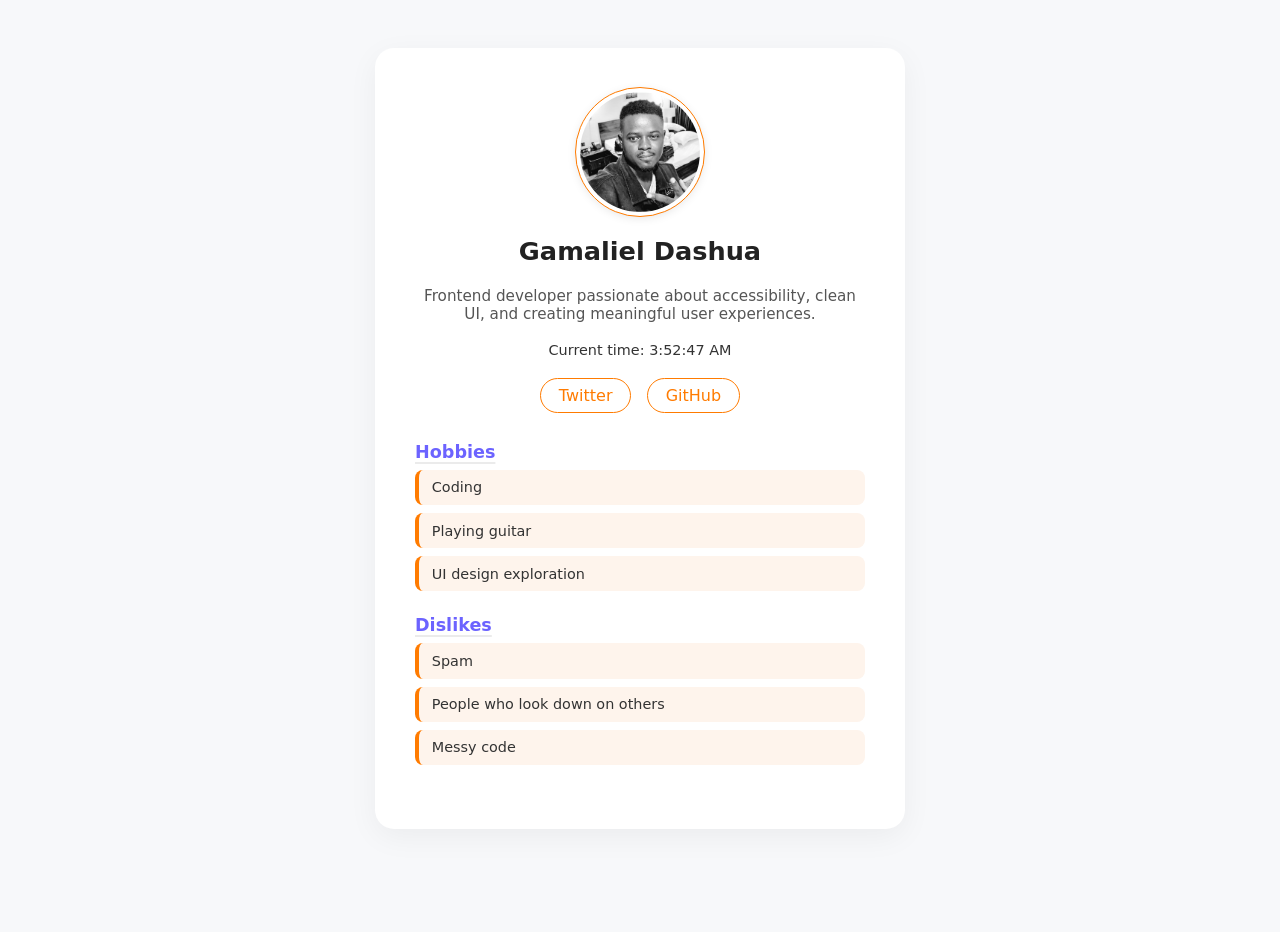
==== profile-card/index.html @ f1df397d "feat: Added my profile card" ====
<!DOCTYPE html>
<html lang="en">
  <head>
    <meta charset="UTF-8" />
    <meta name="viewport" content="width=device-width, initial-scale=1.0" />
    <title>Profile Card</title>
    <link rel="stylesheet" href="style.css" />
  </head>
  <body>
    <main class="profile-container" data-testid="profile-container">
      <section class="profile-card" data-testid="profile-card">
        <img
          src="avatar.png"
          alt="Profile avatar"
          class="avatar"
          data-testid="avatar"
        />
        <h1 data-testid="name">Gamaliel Dashua</h1>
        <p class="bio" data-testid="bio">
          Frontend developer passionate about accessibility, clean UI, and
          creating meaningful user experiences.
        </p>

        <p class="time" data-testid="time">
          Current time: <span id="current-time">--:--:--</span>
        </p>

        <div class="social-links">
          <a
            href="#"
            target="_blank"
            rel="noopener noreferrer"
            data-testid="twitter-link"
            >Twitter</a
          >
          <a
            href="#"
            target="_blank"
            rel="noopener noreferrer"
            data-testid="github-link"
            >GitHub</a
          >
        </div>

        <div class="section">
          <h2>Hobbies</h2>
          <ul data-testid="hobbies-list">
            <li>Coding</li>
            <li>Playing guitar</li>
            <li>UI design exploration</li>
          </ul>
        </div>

        <div class="section">
          <h2>Dislikes</h2>
          <ul data-testid="dislikes-list">
            <li>Spam</li>
            <li>People who look down on others</li>
            <li>Messy code</li>
          </ul>
        </div>
      </section>
    </main>

    <script>
      function updateTime() {
        const timeEl = document.getElementById("current-time");
        const now = new Date();
        timeEl.textContent = now.toLocaleTimeString();
      }
      updateTime();
      setInterval(updateTime, 1000);
    </script>
  </body>
</html>
---- profile-card/style.css ----
body {
  margin: 0;
  font-family: system-ui, -apple-system, sans-serif;
  background-color: #f7f8fa;
  display: flex;
  justify-content: center;
  align-items: flex-start;
  min-height: 100vh;
  padding-top: 2rem;
}

.profile-card {
  background: #fff;
  margin-top: 1rem;
  padding: 2.5rem;
  border-radius: 1.2rem;
  box-shadow: 0 8px 30px rgba(0, 0, 0, 0.05);
  text-align: center;
  max-width: 450px;
  width: 100%;
}

.avatar {
  width: 120px;
  height: 120px;
  border-radius: 50%;
  object-fit: cover;
  border: 4px solid #fff;
  box-shadow: 0 2px 10px rgba(0, 0, 0, 0.1);
  outline: 1px solid #ff7b00;
}

h1 {
  margin-top: 1rem;
  font-size: 1.6rem;
  color: #222;
}

.bio {
  color: #555;
  font-size: 0.95rem;
  margin-top: 0.5rem;
}

.time {
  font-size: 0.9rem;
  color: #333;
  margin: 1.2rem 0;
}

/* Social Links */
.social-links {
  display: flex;
  justify-content: center;
  gap: 1rem;
  margin-bottom: 1.8rem;
}

.social-links a {
  text-decoration: none;
  border: 1.5px solid #ff7b00;
  color: #ff7b00;
  border-radius: 50px;
  padding: 0.45rem 1.1rem;
  font-weight: 500;
  transition: background 0.3s, color 0.3s, border-color 0.3s;
}

.social-links a:hover {
  background-color: #ff7b00;
  color: #fff;
  border-color: #ff7b00;
  box-shadow: 0 0 10px rgba(255, 123, 0, 0.4);
}

.section {
  text-align: left;
  margin-bottom: 1.5rem;
}

.section h2 {
  font-size: 1.1rem;
  margin-bottom: 0.5rem;
  text-decoration: underline 2px rgba(0, 0, 0, 0.08);
  text-underline-offset: 4px;
  color: #6c63ff;
}

.section ul {
  list-style: none;
  padding: 0;
  margin: 0;
}

.section li {
  background: #fef4ec;
  border-left: 4px solid #ff7b00;
  border-radius: 0.5rem;
  padding: 0.6rem 0.8rem;
  margin-bottom: 0.5rem;
  font-size: 0.9rem;
  color: #333;
}

.section li:hover {
  background: #f1edff;
  border-left-color: #6c63ff;
  transition: all 0.25s ease;
}

/* media queries */
@media (max-width: 600px) {
  body {
    padding-top: 2rem;
    padding-bottom: 1.5rem;
  }

  .profile-card {
    padding: 1.8rem;
  }

  .avatar {
    width: 90px;
    height: 90px;
  }
}
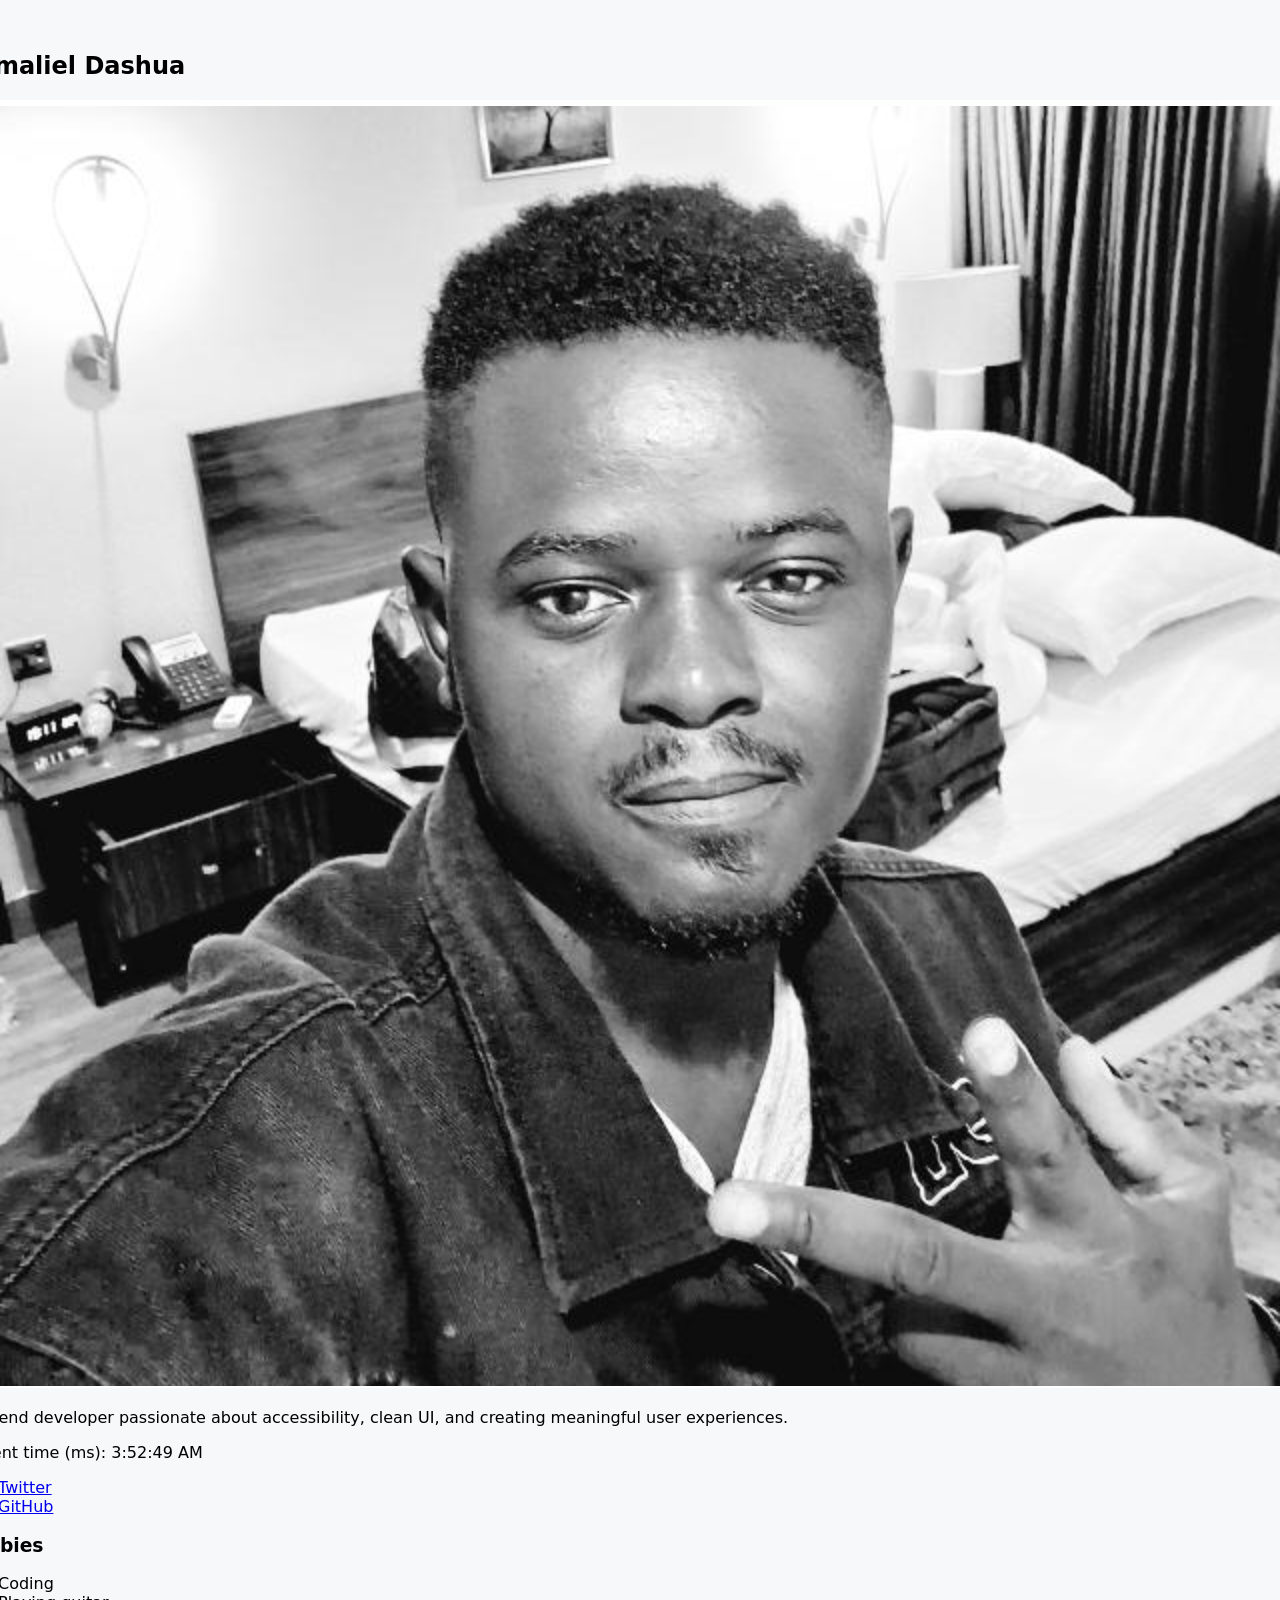
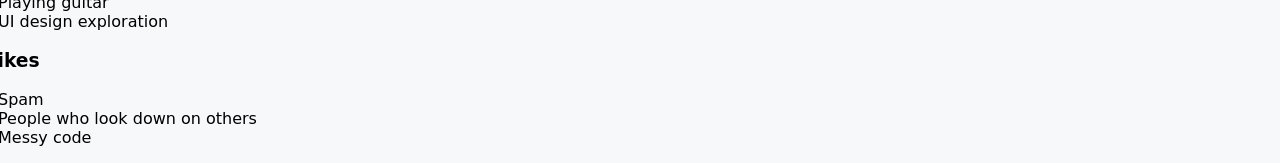
==== commit 238282fa: "fix: Added Dataa ids" ====
--- a/profile-card/index.html
+++ b/profile-card/index.html
@@ -3,73 +3,77 @@
   <head>
     <meta charset="UTF-8" />
     <meta name="viewport" content="width=device-width, initial-scale=1.0" />
-    <title>Profile Card</title>
+    <title>Gamaliel Dashua | Profile Card</title>
     <link rel="stylesheet" href="style.css" />
   </head>
   <body>
-    <main class="profile-container" data-testid="profile-container">
-      <section class="profile-card" data-testid="profile-card">
+    <article data-testid="test-profile-card">
+      <header>
+        <h2 data-testid="test-user-name">Gamaliel Dashua</h2>
+      </header>
+
+      <figure>
         <img
           src="avatar.png"
-          alt="Profile avatar"
-          class="avatar"
-          data-testid="avatar"
+          alt="Profile photo of Gamaliel Dashua"
+          data-testid="test-user-avatar"
         />
-        <h1 data-testid="name">Gamaliel Dashua</h1>
-        <p class="bio" data-testid="bio">
-          Frontend developer passionate about accessibility, clean UI, and
-          creating meaningful user experiences.
-        </p>
+      </figure>
 
-        <p class="time" data-testid="time">
-          Current time: <span id="current-time">--:--:--</span>
-        </p>
+      <p data-testid="test-user-bio">
+        Frontend developer passionate about accessibility, clean UI, and
+        creating meaningful user experiences.
+      </p>
 
-        <div class="social-links">
-          <a
-            href="#"
-            target="_blank"
-            rel="noopener noreferrer"
-            data-testid="twitter-link"
-            >Twitter</a
-          >
-          <a
-            href="#"
-            target="_blank"
-            rel="noopener noreferrer"
-            data-testid="github-link"
-            >GitHub</a
-          >
-        </div>
+      <p>
+        Current time (ms):
+        <span data-testid="test-user-time" id="current-time"></span>
+      </p>
 
-        <div class="section">
-          <h2>Hobbies</h2>
-          <ul data-testid="hobbies-list">
-            <li>Coding</li>
-            <li>Playing guitar</li>
-            <li>UI design exploration</li>
-          </ul>
-        </div>
+      <nav data-testid="test-user-social-links">
+        <ul>
+          <li>
+            <a
+              href="https://twitter.com/"
+              target="_blank"
+              rel="noopener noreferrer"
+              data-testid="test-user-social-twitter"
+              >Twitter</a
+            >
+          </li>
+          <li>
+            <a
+              href="https://github.com/"
+              target="_blank"
+              rel="noopener noreferrer"
+              data-testid="test-user-social-github"
+              >GitHub</a
+            >
+          </li>
+        </ul>
+      </nav>
 
-        <div class="section">
-          <h2>Dislikes</h2>
-          <ul data-testid="dislikes-list">
-            <li>Spam</li>
-            <li>People who look down on others</li>
-            <li>Messy code</li>
-          </ul>
-        </div>
+      <section data-testid="test-user-hobbies">
+        <h3>Hobbies</h3>
+        <ul>
+          <li>Coding</li>
+          <li>Playing guitar</li>
+          <li>UI design exploration</li>
+        </ul>
       </section>
-    </main>
 
-    <script>
-      function updateTime() {
-        const timeEl = document.getElementById("current-time");
-        const now = new Date();
-        timeEl.textContent = now.toLocaleTimeString();
-      }
-      updateTime();
-      setInterval(updateTime, 1000);
-    </script>
+      <section data-testid="test-user-dislikes">
+        <h3>Dislikes</h3>
+        <ul>
+          <li>Spam</li>
+          <li>People who look down on others</li>
+          <li>Messy code</li>
+        </ul>
+      </section>
+    </article>
+
+    <!-- Scripts -->
+    <script src="script.js"></script>
+    <script src="tests.js"></script>
   </body>
 </html>
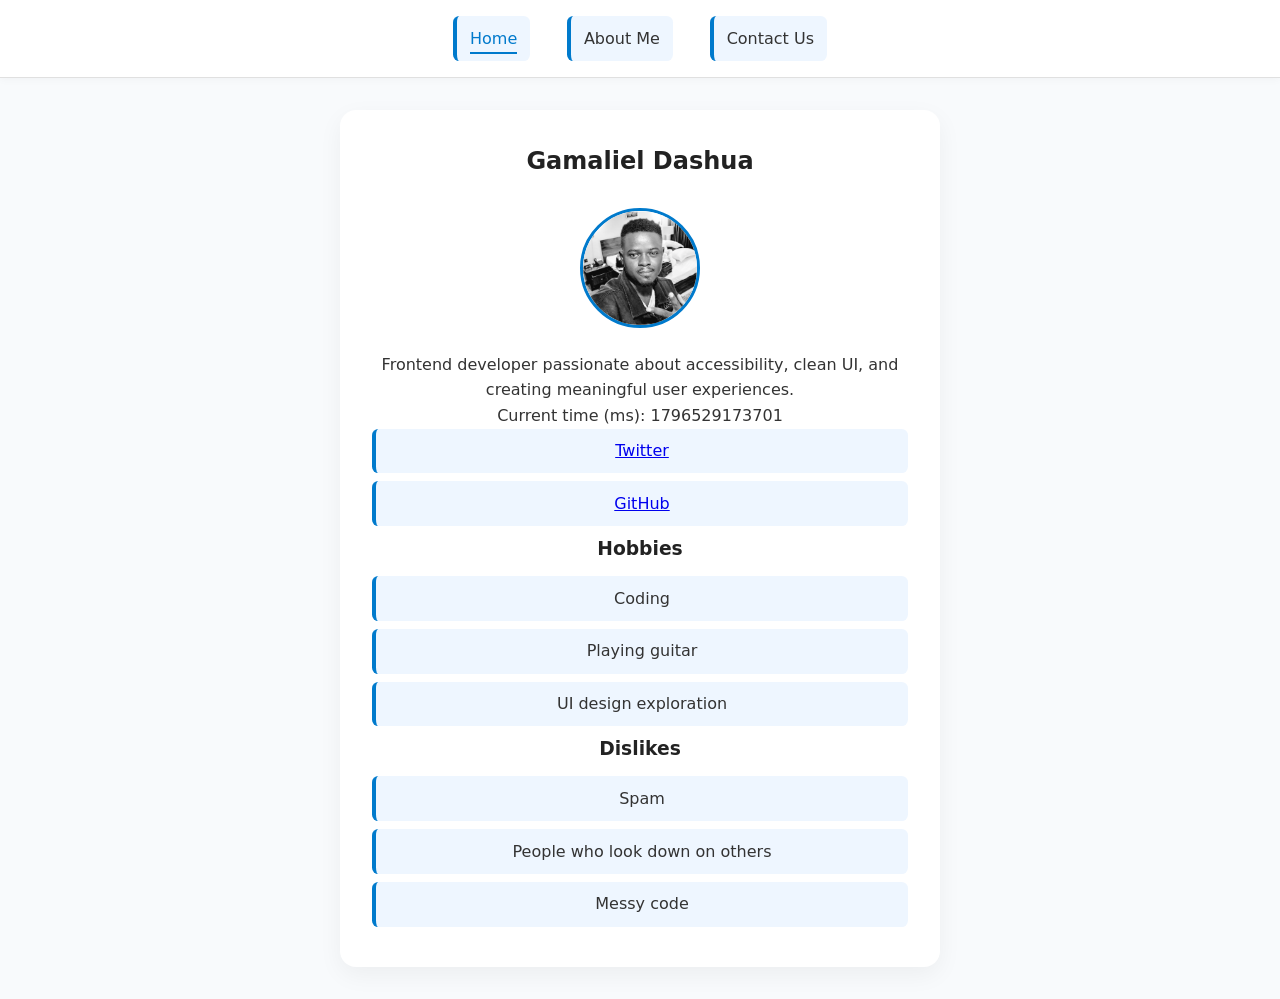
==== commit f1de24bd: "feat:  add contact and about page" ====
--- a/profile-card/index.html
+++ b/profile-card/index.html
@@ -7,73 +7,83 @@
     <link rel="stylesheet" href="style.css" />
   </head>
   <body>
-    <article data-testid="test-profile-card">
-      <header>
-        <h2 data-testid="test-user-name">Gamaliel Dashua</h2>
-      </header>
+    <nav class="main-nav">
+      <ul>
+        <li><a href="index.html" class="active">Home</a></li>
+        <li><a href="about.html">About Me</a></li>
+        <li><a href="contact.html">Contact Us</a></li>
+      </ul>
+    </nav>
 
-      <figure>
-        <img
-          src="avatar.png"
-          alt="Profile photo of Gamaliel Dashua"
-          data-testid="test-user-avatar"
-        />
-      </figure>
+    <main>
+      <article data-testid="test-profile-card">
+        <header>
+          <h2 data-testid="test-user-name">Gamaliel Dashua</h2>
+        </header>
 
-      <p data-testid="test-user-bio">
-        Frontend developer passionate about accessibility, clean UI, and
-        creating meaningful user experiences.
-      </p>
+        <figure>
+          <img
+            src="avatar.png"
+            alt="Profile photo of Gamaliel Dashua"
+            data-testid="test-user-avatar"
+          />
+        </figure>
 
-      <p>
-        Current time (ms):
-        <span data-testid="test-user-time" id="current-time"></span>
-      </p>
+        <p data-testid="test-user-bio">
+          Frontend developer passionate about accessibility, clean UI, and
+          creating meaningful user experiences.
+        </p>
 
-      <nav data-testid="test-user-social-links">
-        <ul>
-          <li>
-            <a
-              href="https://twitter.com/"
-              target="_blank"
-              rel="noopener noreferrer"
-              data-testid="test-user-social-twitter"
-              >Twitter</a
-            >
-          </li>
-          <li>
-            <a
-              href="https://github.com/"
-              target="_blank"
-              rel="noopener noreferrer"
-              data-testid="test-user-social-github"
-              >GitHub</a
-            >
-          </li>
-        </ul>
-      </nav>
+        <p>
+          Current time (ms):
+          <span data-testid="test-user-time" id="current-time"></span>
+        </p>
 
-      <section data-testid="test-user-hobbies">
-        <h3>Hobbies</h3>
-        <ul>
-          <li>Coding</li>
-          <li>Playing guitar</li>
-          <li>UI design exploration</li>
-        </ul>
-      </section>
+        <nav data-testid="test-user-social-links">
+          <ul>
+            <li>
+              <a
+                href="https://twitter.com/GamalielDashua"
+                target="_blank"
+                rel="noopener noreferrer"
+                data-testid="test-user-social-twitter"
+                >Twitter</a
+              >
+            </li>
+            <li>
+              <a
+                href="https://github.com/Gamey001"
+                target="_blank"
+                rel="noopener noreferrer"
+                data-testid="test-user-social-github"
+                >GitHub</a
+              >
+            </li>
+          </ul>
+        </nav>
 
-      <section data-testid="test-user-dislikes">
-        <h3>Dislikes</h3>
-        <ul>
-          <li>Spam</li>
-          <li>People who look down on others</li>
-          <li>Messy code</li>
-        </ul>
-      </section>
-    </article>
+        <section data-testid="test-user-hobbies">
+          <h3>Hobbies</h3>
+          <ul>
+            <li>Coding</li>
+            <li>Playing guitar</li>
+            <li>UI design exploration</li>
+          </ul>
+        </section>
 
-    <!-- Scripts -->
-    <script src="script.js"></script>
-    <script src="tests.js"></script>
+        <section data-testid="test-user-dislikes">
+          <h3>Dislikes</h3>
+          <ul>
+            <li>Spam</li>
+            <li>People who look down on others</li>
+            <li>Messy code</li>
+          </ul>
+        </section>
+      </article>
+    </main>
+
+    <script>
+      document.getElementById("current-time").textContent = Date.now();
+    </script>
   </body>
 </html>
--- a/profile-card/style.css
+++ b/profile-card/style.css
@@ -1,126 +1,165 @@
-body {
+/* === Global Reset === */
+* {
   margin: 0;
-  font-family: system-ui, -apple-system, sans-serif;
-  background-color: #f7f8fa;
-  display: flex;
-  justify-content: center;
-  align-items: flex-start;
-  min-height: 100vh;
-  padding-top: 2rem;
+  padding: 0;
+  box-sizing: border-box;
 }
 
-.profile-card {
-  background: #fff;
-  margin-top: 1rem;
-  padding: 2.5rem;
-  border-radius: 1.2rem;
-  box-shadow: 0 8px 30px rgba(0, 0, 0, 0.05);
-  text-align: center;
-  max-width: 450px;
-  width: 100%;
+body {
+  font-family: system-ui, -apple-system, sans-serif;
+  background-color: #f8fafc;
+  color: #333;
+  min-height: 100vh;
+  line-height: 1.6;
 }
 
-.avatar {
+/* === Navigation === */
+.main-nav {
+  background: #fff;
+  border-bottom: 1px solid #e0e0e0;
+  text-align: center;
+  padding: 1rem 0;
+  box-shadow: 0 2px 8px rgba(0, 0, 0, 0.03);
+}
+
+.main-nav ul {
+  list-style: none;
+}
+
+.main-nav li {
+  display: inline-block;
+  margin: 0 1rem;
+}
+
+.main-nav a {
+  text-decoration: none;
+  color: #333;
+  font-weight: 500;
+  padding-bottom: 0.25rem;
+  transition: color 0.3s, border-color 0.3s;
+}
+
+.main-nav a:hover,
+.main-nav a.active {
+  color: #007acc;
+  border-bottom: 2px solid #007acc;
+}
+
+/* === Main Content Wrapper === */
+.content-wrapper,
+article[data-testid="test-profile-card"] {
+  background: #fff;
+  margin: 2rem auto;
+  padding: 2rem;
+  border-radius: 1rem;
+  box-shadow: 0 8px 25px rgba(0, 0, 0, 0.05);
+  max-width: 600px;
+  width: 90%;
+}
+
+/* === Profile Card === */
+article[data-testid="test-profile-card"] {
+  text-align: center;
+  transition: transform 0.3s ease, box-shadow 0.3s ease;
+}
+
+article[data-testid="test-profile-card"]:hover {
+  transform: translateY(-3px);
+  box-shadow: 0 10px 35px rgba(0, 0, 0, 0.07);
+}
+
+img[data-testid="test-user-avatar"] {
   width: 120px;
   height: 120px;
   border-radius: 50%;
   object-fit: cover;
-  border: 4px solid #fff;
-  box-shadow: 0 2px 10px rgba(0, 0, 0, 0.1);
-  outline: 1px solid #ff7b00;
+  margin: 1rem 0;
+  border: 3px solid #007acc;
 }
 
-h1 {
-  margin-top: 1rem;
-  font-size: 1.6rem;
+h2,
+h3 {
   color: #222;
+  margin-bottom: 0.75rem;
 }
 
-.bio {
-  color: #555;
-  font-size: 0.95rem;
+ul {
+  list-style: none;
+  padding: 0;
+}
+
+ul li {
+  background: #eef6ff;
+  border-left: 4px solid #007acc;
+  padding: 0.6rem 0.8rem;
+  border-radius: 0.4rem;
+  margin-bottom: 0.5rem;
+}
+
+/* === Form === */
+form {
+  display: flex;
+  flex-direction: column;
+  gap: 1rem;
+}
+
+.form-group {
+  text-align: left;
+}
+
+input,
+textarea {
+  width: 100%;
+  padding: 0.6rem;
+  border: 1px solid #ccc;
+  border-radius: 6px;
+  transition: border 0.3s;
+}
+
+input:focus,
+textarea:focus {
+  border-color: #007acc;
+  outline: none;
+}
+
+button {
+  background: #007acc;
+  color: #fff;
+  border: none;
+  padding: 0.75rem;
+  border-radius: 6px;
+  font-weight: 500;
+  cursor: pointer;
+  transition: background 0.3s;
+}
+
+button:hover {
+  background: #005fa3;
+}
+
+.error {
+  color: #d93025;
+  font-size: 0.85rem;
+}
+
+.success {
+  color: #0f9d58;
   margin-top: 0.5rem;
 }
 
-.time {
-  font-size: 0.9rem;
-  color: #333;
-  margin: 1.2rem 0;
-}
-
-/* Social Links */
-.social-links {
-  display: flex;
-  justify-content: center;
-  gap: 1rem;
-  margin-bottom: 1.8rem;
-}
-
-.social-links a {
-  text-decoration: none;
-  border: 1.5px solid #ff7b00;
-  color: #ff7b00;
-  border-radius: 50px;
-  padding: 0.45rem 1.1rem;
-  font-weight: 500;
-  transition: background 0.3s, color 0.3s, border-color 0.3s;
-}
-
-.social-links a:hover {
-  background-color: #ff7b00;
-  color: #fff;
-  border-color: #ff7b00;
-  box-shadow: 0 0 10px rgba(255, 123, 0, 0.4);
-}
-
-.section {
-  text-align: left;
-  margin-bottom: 1.5rem;
-}
-
-.section h2 {
-  font-size: 1.1rem;
-  margin-bottom: 0.5rem;
-  text-decoration: underline 2px rgba(0, 0, 0, 0.08);
-  text-underline-offset: 4px;
-  color: #6c63ff;
-}
-
-.section ul {
-  list-style: none;
-  padding: 0;
-  margin: 0;
-}
-
-.section li {
-  background: #fef4ec;
-  border-left: 4px solid #ff7b00;
-  border-radius: 0.5rem;
-  padding: 0.6rem 0.8rem;
-  margin-bottom: 0.5rem;
-  font-size: 0.9rem;
-  color: #333;
-}
-
-.section li:hover {
-  background: #f1edff;
-  border-left-color: #6c63ff;
-  transition: all 0.25s ease;
-}
-
-/* media queries */
+/* === Responsive Design === */
 @media (max-width: 600px) {
-  body {
-    padding-top: 2rem;
-    padding-bottom: 1.5rem;
+  .content-wrapper,
+  article[data-testid="test-profile-card"] {
+    padding: 1.5rem;
   }
 
-  .profile-card {
-    padding: 1.8rem;
-  }
-
-  .avatar {
+  img[data-testid="test-user-avatar"] {
     width: 90px;
     height: 90px;
   }
+
+  .main-nav li {
+    margin: 0 0.5rem;
+  }
 }
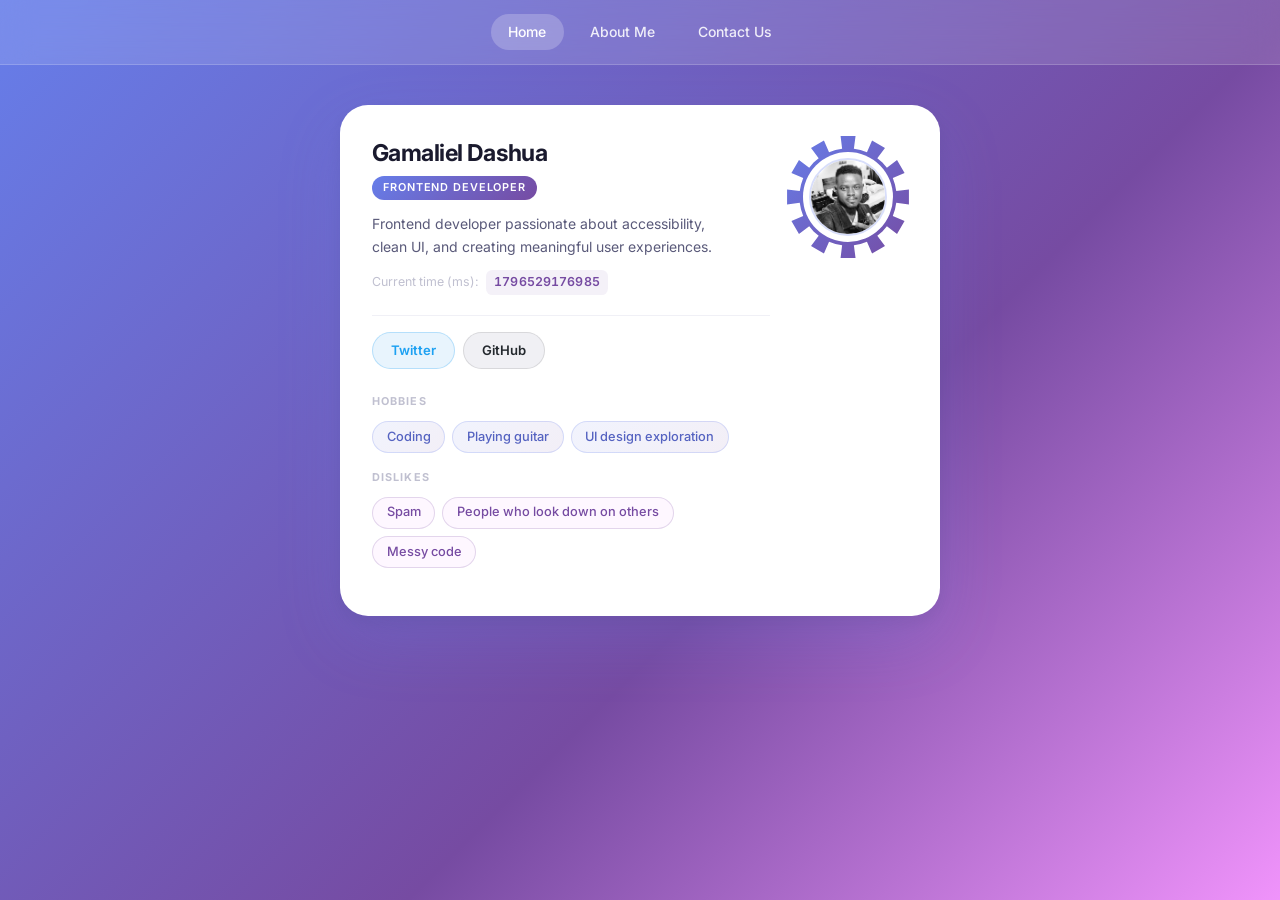
==== commit f419f293: "chore: improved on the styles" ====
--- a/profile-card/index.html
+++ b/profile-card/index.html
@@ -4,6 +4,9 @@
     <meta charset="UTF-8" />
     <meta name="viewport" content="width=device-width, initial-scale=1.0" />
     <title>Gamaliel Dashua | Profile Card</title>
+    <link rel="preconnect" href="https://fonts.googleapis.com" />
+    <link rel="preconnect" href="https://fonts.gstatic.com" crossorigin />
+    <link href="https://fonts.googleapis.com/css2?family=Inter:wght@300;400;500;600;700&display=swap" rel="stylesheet" />
     <link rel="stylesheet" href="style.css" />
   </head>
   <body>
@@ -36,7 +39,7 @@
 
         <p>
           Current time (ms):
-          <span data-testid="test-user-time" id="current-time"></span>
+          <span data-testid="test-user-time" id="current-time" aria-live="polite" aria-atomic="true"></span>
         </p>
 
         <nav data-testid="test-user-social-links">
@@ -83,7 +86,10 @@
     </main>
 
     <script>
-      document.getElementById("current-time").textContent = Date.now();
+      const timeEl = document.getElementById("current-time");
+      function updateTime() { timeEl.textContent = Date.now(); }
+      updateTime();
+      setInterval(updateTime, 1000);
     </script>
   </body>
 </html>
--- a/profile-card/style.css
+++ b/profile-card/style.css
@@ -1,98 +1,369 @@
+@import url('https://fonts.googleapis.com/css2?family=Inter:wght@300;400;500;600;700&display=swap');
+
 /* === Global Reset === */
-* {
+*, *::before, *::after {
   margin: 0;
   padding: 0;
   box-sizing: border-box;
 }
 
+/* === Body === */
 body {
-  font-family: system-ui, -apple-system, sans-serif;
-  background-color: #f8fafc;
-  color: #333;
+  font-family: 'Inter', system-ui, -apple-system, sans-serif;
+  background: linear-gradient(135deg, #667eea 0%, #764ba2 60%, #f093fb 100%);
+  background-attachment: fixed;
   min-height: 100vh;
   line-height: 1.6;
+  color: #1a1a2e;
 }
 
 /* === Navigation === */
 .main-nav {
-  background: #fff;
-  border-bottom: 1px solid #e0e0e0;
+  background: rgba(255, 255, 255, 0.12);
+  backdrop-filter: blur(16px);
+  -webkit-backdrop-filter: blur(16px);
+  border-bottom: 1px solid rgba(255, 255, 255, 0.18);
   text-align: center;
-  padding: 1rem 0;
-  box-shadow: 0 2px 8px rgba(0, 0, 0, 0.03);
+  padding: 0.85rem 0;
 }
 
 .main-nav ul {
   list-style: none;
+  display: flex;
+  justify-content: center;
+  background: none;
+  border: none;
+  padding: 0;
+  margin: 0;
 }
 
 .main-nav li {
   display: inline-block;
-  margin: 0 1rem;
+  margin: 0 0.25rem;
+  margin-bottom: 0;
+  background: none;
+  border: none;
+  border-left: none;
+  padding: 0;
+  border-radius: 0;
 }
 
 .main-nav a {
   text-decoration: none;
-  color: #333;
+  color: rgba(255, 255, 255, 0.88);
   font-weight: 500;
-  padding-bottom: 0.25rem;
-  transition: color 0.3s, border-color 0.3s;
+  font-size: 0.875rem;
+  padding: 0.45rem 1.1rem;
+  border-radius: 2rem;
+  transition: background 0.25s, color 0.25s;
+  display: inline-block;
+  border-bottom: none;
 }
 
 .main-nav a:hover,
 .main-nav a.active {
-  color: #007acc;
-  border-bottom: 2px solid #007acc;
-}
-
-/* === Main Content Wrapper === */
-.content-wrapper,
+  background: rgba(255, 255, 255, 0.22);
+  color: #fff;
+  border-bottom: none;
+}
+
+.main-nav a:focus-visible {
+  outline: 2px solid rgba(255, 255, 255, 0.8);
+  outline-offset: 2px;
+}
+
+/* === Shared Card Base (about/contact pages) === */
+.content-wrapper {
+  background: #fff;
+  margin: 2.5rem auto;
+  padding: 2rem;
+  border-radius: 1.75rem;
+  box-shadow: 0 24px 64px rgba(102, 126, 234, 0.2), 0 6px 20px rgba(0, 0, 0, 0.07);
+  max-width: 600px;
+  width: 90%;
+}
+
+/* === Profile Card === */
 article[data-testid="test-profile-card"] {
   background: #fff;
-  margin: 2rem auto;
-  padding: 2rem;
-  border-radius: 1rem;
-  box-shadow: 0 8px 25px rgba(0, 0, 0, 0.05);
+  margin: 2.5rem auto;
   max-width: 600px;
   width: 90%;
-}
-
-/* === Profile Card === */
-article[data-testid="test-profile-card"] {
-  text-align: center;
+  border-radius: 1.75rem;
+  box-shadow: 0 24px 64px rgba(102, 126, 234, 0.2), 0 6px 20px rgba(0, 0, 0, 0.07);
+  padding: 2rem;
+  padding-right: 170px;
+  position: relative;
+  text-align: left;
   transition: transform 0.3s ease, box-shadow 0.3s ease;
 }
 
 article[data-testid="test-profile-card"]:hover {
-  transform: translateY(-3px);
-  box-shadow: 0 10px 35px rgba(0, 0, 0, 0.07);
+  transform: translateY(-4px);
+  box-shadow: 0 32px 72px rgba(102, 126, 234, 0.28), 0 8px 24px rgba(0, 0, 0, 0.09);
+}
+
+/* === Avatar Gear Badge (top-right) === */
+figure {
+  position: absolute;
+  top: 1.75rem;
+  right: 1.75rem;
+  width: 128px;
+  height: 128px;
+  display: flex;
+  align-items: center;
+  justify-content: center;
+  margin: 0;
+}
+
+/* Gear shape */
+figure::before {
+  content: '';
+  position: absolute;
+  inset: 0;
+  background: linear-gradient(135deg, #667eea 0%, #764ba2 100%);
+  clip-path: polygon(
+    40.2% 13.3%, 45.4% 12.3%, 44.2% 2.4%, 55.9% 2.4%, 54.6% 12.3%, 59.8% 13.3%,
+    64.8% 15%,   68.8% 5.8%,  78.9% 11.7%, 72.9% 19.7%, 76.9% 23.1%,
+    80.4% 27.1%, 88.3% 21.1%, 94.2% 31.2%, 85%   35.2%, 86.7% 40.2%,
+    87.7% 45.4%, 97.6% 44.2%, 97.6% 55.9%, 87.7% 54.6%, 86.7% 59.8%,
+    85%   64.8%, 94.2% 68.8%, 88.3% 78.9%, 80.4% 72.9%, 76.9% 76.9%,
+    72.9% 80.4%, 78.9% 88.3%, 68.8% 94.2%, 64.8% 85%,   59.8% 86.7%,
+    54.6% 87.7%, 55.9% 97.6%, 44.2% 97.6%, 45.4% 87.7%, 40.2% 86.7%,
+    35.2% 85%,   31.2% 94.2%, 21.1% 88.3%, 27.1% 80.4%, 23.1% 76.9%,
+    19.7% 72.9%, 11.7% 78.9%, 5.8%  68.8%, 15%   64.8%, 13.3% 59.8%,
+    12.3% 54.6%, 2.4%  55.9%, 2.4%  44.2%, 12.3% 45.4%, 13.3% 40.2%,
+    15%   35.2%, 5.8%  31.2%, 11.7% 21.1%, 19.7% 27.1%, 23.1% 23.1%,
+    27.1% 19.7%, 21.1% 11.7%, 31.2% 5.8%,  35.2% 15%,   40.2% 13.3%
+  );
+}
+
+/* White inner ring */
+figure::after {
+  content: '';
+  position: absolute;
+  width: 90px;
+  height: 90px;
+  background: #fff;
+  border-radius: 50%;
+  z-index: 1;
 }
 
 img[data-testid="test-user-avatar"] {
-  width: 120px;
-  height: 120px;
+  width: 78px;
+  height: 78px;
   border-radius: 50%;
   object-fit: cover;
-  margin: 1rem 0;
-  border: 3px solid #007acc;
-}
-
-h2,
+  position: relative;
+  z-index: 2;
+  border: 2.5px solid rgba(102, 126, 234, 0.25);
+}
+
+/* === Name Header === */
+article[data-testid="test-profile-card"] > header {
+  margin-bottom: 0.75rem;
+  padding-top: 0.2rem;
+}
+
+h2[data-testid="test-user-name"] {
+  font-size: 1.45rem;
+  font-weight: 700;
+  color: #1a1a2e;
+  letter-spacing: -0.025em;
+  line-height: 1.2;
+  margin-bottom: 0;
+}
+
+/* Role pill under name */
+article[data-testid="test-profile-card"] > header::after {
+  content: 'Frontend Developer';
+  display: inline-block;
+  margin-top: 0.5rem;
+  font-size: 0.68rem;
+  font-weight: 600;
+  text-transform: uppercase;
+  letter-spacing: 0.08em;
+  color: #fff;
+  background: linear-gradient(135deg, #667eea, #764ba2);
+  padding: 0.2rem 0.7rem;
+  border-radius: 1rem;
+}
+
+/* === Bio === */
+p[data-testid="test-user-bio"] {
+  font-size: 0.875rem;
+  color: #5a5a7a;
+  line-height: 1.65;
+  margin-bottom: 0.75rem;
+  max-width: 340px;
+}
+
+/* === Time === */
+article[data-testid="test-profile-card"] > p:not([data-testid]) {
+  font-size: 0.775rem;
+  color: #c0c0d0;
+  margin-bottom: 1.25rem;
+  display: flex;
+  align-items: center;
+  gap: 0.45rem;
+}
+
+span[data-testid="test-user-time"] {
+  font-variant-numeric: tabular-nums;
+  color: #764ba2;
+  font-weight: 600;
+  font-size: 0.775rem;
+  background: rgba(118, 75, 162, 0.08);
+  padding: 0.15rem 0.5rem;
+  border-radius: 0.4rem;
+  letter-spacing: 0.01em;
+}
+
+/* === Social Links === */
+nav[data-testid="test-user-social-links"] {
+  margin-bottom: 1.5rem;
+  padding-top: 1rem;
+  border-top: 1px solid #f0f0f6;
+}
+
+nav[data-testid="test-user-social-links"] ul {
+  list-style: none;
+  display: flex;
+  gap: 0.5rem;
+  flex-wrap: wrap;
+  background: none;
+  border: none;
+  padding: 0;
+  margin: 0;
+}
+
+nav[data-testid="test-user-social-links"] li {
+  background: none;
+  border: none;
+  border-left: none;
+  padding: 0;
+  margin: 0;
+  margin-bottom: 0;
+  border-radius: 0;
+}
+
+nav[data-testid="test-user-social-links"] a {
+  display: inline-flex;
+  align-items: center;
+  padding: 0.45rem 1.1rem;
+  border-radius: 2rem;
+  font-size: 0.82rem;
+  font-weight: 600;
+  text-decoration: none;
+  transition: opacity 0.2s, transform 0.2s;
+  letter-spacing: 0.01em;
+}
+
+a[data-testid="test-user-social-twitter"] {
+  background: #e8f4fd;
+  color: #1da1f2;
+  border: 1px solid rgba(29, 161, 242, 0.25);
+}
+
+a[data-testid="test-user-social-github"] {
+  background: #f0f0f4;
+  color: #24292e;
+  border: 1px solid rgba(0, 0, 0, 0.1);
+}
+
+nav[data-testid="test-user-social-links"] a:hover {
+  opacity: 0.8;
+  transform: translateY(-2px);
+}
+
+nav[data-testid="test-user-social-links"] a:focus-visible {
+  outline: 2px solid #667eea;
+  outline-offset: 2px;
+}
+
+/* === Profile Card Section Labels === */
+article[data-testid="test-profile-card"] section h3 {
+  font-size: 0.68rem;
+  font-weight: 700;
+  text-transform: uppercase;
+  letter-spacing: 0.1em;
+  color: #c0c0d0;
+  margin-bottom: 0.65rem;
+}
+
+/* === Hobby / Dislike Tag Lists === */
+section[data-testid="test-user-hobbies"],
+section[data-testid="test-user-dislikes"] {
+  margin-bottom: 1rem;
+}
+
+section[data-testid="test-user-hobbies"] ul,
+section[data-testid="test-user-dislikes"] ul {
+  list-style: none;
+  display: flex;
+  flex-wrap: wrap;
+  gap: 0.45rem;
+  background: none;
+  border: none;
+  padding: 0;
+  margin: 0;
+}
+
+section[data-testid="test-user-hobbies"] li {
+  background: linear-gradient(135deg, rgba(102, 126, 234, 0.09), rgba(118, 75, 162, 0.09));
+  color: #5563c1;
+  border: 1px solid rgba(102, 126, 234, 0.22);
+  border-left: 1px solid rgba(102, 126, 234, 0.22);
+  padding: 0.3rem 0.85rem;
+  border-radius: 2rem;
+  font-size: 0.8rem;
+  font-weight: 500;
+  margin-bottom: 0;
+}
+
+section[data-testid="test-user-dislikes"] li {
+  background: rgba(240, 147, 251, 0.07);
+  color: #764ba2;
+  border: 1px solid rgba(118, 75, 162, 0.2);
+  border-left: 1px solid rgba(118, 75, 162, 0.2);
+  padding: 0.3rem 0.85rem;
+  border-radius: 2rem;
+  font-size: 0.8rem;
+  font-weight: 500;
+  margin-bottom: 0;
+}
+
+/* === Global list items (about page etc.) === */
+ul li {
+  background: #f0f4ff;
+  border-left: 3px solid #667eea;
+  padding: 0.55rem 0.8rem;
+  border-radius: 0.5rem;
+  margin-bottom: 0.45rem;
+  color: #333;
+}
+
+/* === About page heading sizes === */
+.content-wrapper h3 {
+  font-size: 1rem;
+  font-weight: 600;
+  color: #1a1a2e;
+  margin-bottom: 0.5rem;
+}
+
+/* === Headings === */
+h2 {
+  color: #1a1a2e;
+  font-size: 1.5rem;
+  font-weight: 700;
+  letter-spacing: -0.02em;
+  margin-bottom: 0.75rem;
+}
+
 h3 {
-  color: #222;
-  margin-bottom: 0.75rem;
-}
-
-ul {
-  list-style: none;
-  padding: 0;
-}
-
-ul li {
-  background: #eef6ff;
-  border-left: 4px solid #007acc;
-  padding: 0.6rem 0.8rem;
-  border-radius: 0.4rem;
+  color: #1a1a2e;
+  font-size: 1rem;
+  font-weight: 600;
   margin-bottom: 0.5rem;
 }
 
@@ -105,61 +376,107 @@
 
 .form-group {
   text-align: left;
+}
+
+.form-group label {
+  display: block;
+  font-size: 0.85rem;
+  font-weight: 500;
+  color: #444;
+  margin-bottom: 0.35rem;
 }
 
 input,
 textarea {
   width: 100%;
-  padding: 0.6rem;
-  border: 1px solid #ccc;
-  border-radius: 6px;
-  transition: border 0.3s;
+  padding: 0.65rem 0.85rem;
+  border: 1.5px solid #e0e0e8;
+  border-radius: 0.6rem;
+  font-family: inherit;
+  font-size: 0.9rem;
+  transition: border-color 0.25s, box-shadow 0.25s;
+  color: #1a1a2e;
+  background: #fafafa;
 }
 
 input:focus,
 textarea:focus {
-  border-color: #007acc;
+  border-color: #667eea;
   outline: none;
+  box-shadow: 0 0 0 3px rgba(102, 126, 234, 0.12);
+  background: #fff;
 }
 
 button {
-  background: #007acc;
+  background: linear-gradient(135deg, #667eea, #764ba2);
   color: #fff;
   border: none;
-  padding: 0.75rem;
-  border-radius: 6px;
-  font-weight: 500;
+  padding: 0.75rem 1.5rem;
+  border-radius: 0.6rem;
+  font-weight: 600;
+  font-size: 0.9rem;
   cursor: pointer;
-  transition: background 0.3s;
+  transition: opacity 0.25s, transform 0.2s;
+  font-family: inherit;
 }
 
 button:hover {
-  background: #005fa3;
+  opacity: 0.88;
+  transform: translateY(-1px);
+}
+
+button:focus-visible {
+  outline: 2px solid #667eea;
+  outline-offset: 2px;
 }
 
 .error {
   color: #d93025;
-  font-size: 0.85rem;
+  font-size: 0.82rem;
+  margin-top: 0.25rem;
 }
 
 .success {
   color: #0f9d58;
   margin-top: 0.5rem;
-}
-
-/* === Responsive Design === */
-@media (max-width: 600px) {
-  .content-wrapper,
+  font-size: 0.875rem;
+}
+
+/* === Responsive === */
+@media (max-width: 540px) {
   article[data-testid="test-profile-card"] {
-    padding: 1.5rem;
-  }
-
-  img[data-testid="test-user-avatar"] {
-    width: 90px;
-    height: 90px;
-  }
-
-  .main-nav li {
-    margin: 0 0.5rem;
-  }
-}
+    padding-right: 2rem;
+    padding-top: 158px;
+    text-align: center;
+  }
+
+  figure {
+    top: 1.5rem;
+    right: 50%;
+    transform: translateX(50%);
+  }
+
+  p[data-testid="test-user-bio"] {
+    max-width: 100%;
+  }
+
+  nav[data-testid="test-user-social-links"] ul {
+    justify-content: center;
+  }
+
+  section[data-testid="test-user-hobbies"] ul,
+  section[data-testid="test-user-dislikes"] ul {
+    justify-content: center;
+  }
+
+  article[data-testid="test-profile-card"] > p:not([data-testid]) {
+    justify-content: center;
+  }
+}
+
+@media (max-width: 400px) {
+  .main-nav a {
+    padding: 0.4rem 0.75rem;
+    font-size: 0.8rem;
+  }
+}
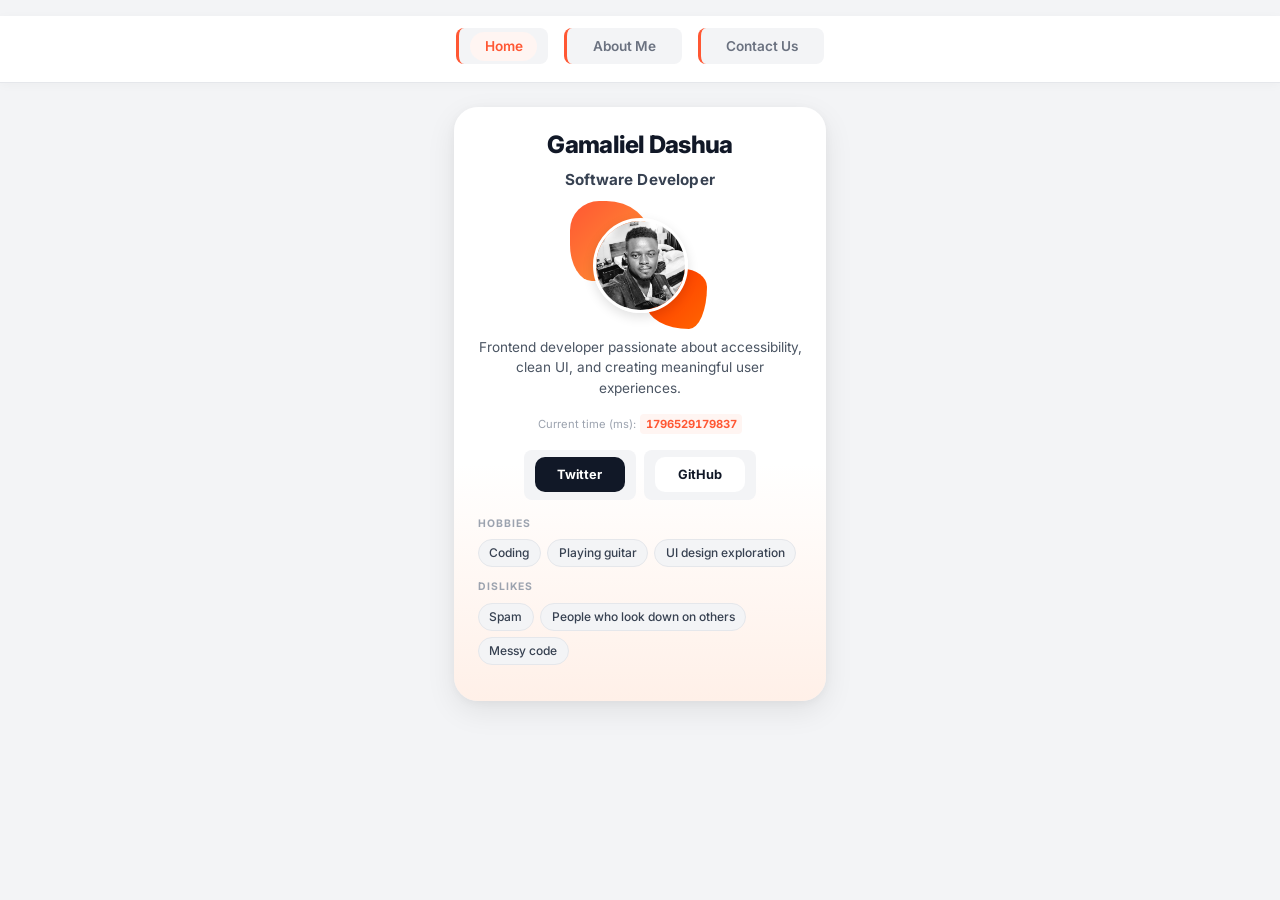
==== commit 0d721751: "updated profile card styles" ====
--- a/profile-card/index.html
+++ b/profile-card/index.html
@@ -6,7 +6,10 @@
     <title>Gamaliel Dashua | Profile Card</title>
     <link rel="preconnect" href="https://fonts.googleapis.com" />
     <link rel="preconnect" href="https://fonts.gstatic.com" crossorigin />
-    <link href="https://fonts.googleapis.com/css2?family=Inter:wght@300;400;500;600;700&display=swap" rel="stylesheet" />
+    <link
+      href="https://fonts.googleapis.com/css2?family=Inter:wght@300;400;500;600;700;800&display=swap"
+      rel="stylesheet"
+    />
     <link rel="stylesheet" href="style.css" />
   </head>
   <body>
@@ -39,12 +42,17 @@
 
         <p>
           Current time (ms):
-          <span data-testid="test-user-time" id="current-time" aria-live="polite" aria-atomic="true"></span>
+          <span
+            data-testid="test-user-time"
+            id="current-time"
+            aria-live="polite"
+            aria-atomic="true"
+          ></span>
         </p>
 
         <nav data-testid="test-user-social-links">
           <ul>
-            <li>
+            <li style="border: none">
               <a
                 href="https://twitter.com/GamalielDashua"
                 target="_blank"
@@ -53,7 +61,7 @@
                 >Twitter</a
               >
             </li>
-            <li>
+            <li style="border: none">
               <a
                 href="https://github.com/Gamey001"
                 target="_blank"
@@ -87,7 +95,9 @@
 
     <script>
       const timeEl = document.getElementById("current-time");
-      function updateTime() { timeEl.textContent = Date.now(); }
+      function updateTime() {
+        timeEl.textContent = Date.now();
+      }
       updateTime();
       setInterval(updateTime, 1000);
     </script>
--- a/profile-card/style.css
+++ b/profile-card/style.css
@@ -1,7 +1,9 @@
-@import url('https://fonts.googleapis.com/css2?family=Inter:wght@300;400;500;600;700&display=swap');
+@import url("https://fonts.googleapis.com/css2?family=Inter:wght@300;400;500;600;700;800&display=swap");
 
 /* === Global Reset === */
-*, *::before, *::after {
+*,
+*::before,
+*::after {
   margin: 0;
   padding: 0;
   box-sizing: border-box;
@@ -9,292 +11,268 @@
 
 /* === Body === */
 body {
-  font-family: 'Inter', system-ui, -apple-system, sans-serif;
-  background: linear-gradient(135deg, #667eea 0%, #764ba2 60%, #f093fb 100%);
-  background-attachment: fixed;
+  font-family: "Inter", system-ui, -apple-system, sans-serif;
+  background-color: #f3f4f6;
   min-height: 100vh;
-  line-height: 1.6;
-  color: #1a1a2e;
+  line-height: 1.5;
+  color: #111827;
+  display: flex;
+  flex-direction: column;
+  align-items: center;
+  padding: 1rem 0;
 }
 
 /* === Navigation === */
 .main-nav {
-  background: rgba(255, 255, 255, 0.12);
-  backdrop-filter: blur(16px);
-  -webkit-backdrop-filter: blur(16px);
-  border-bottom: 1px solid rgba(255, 255, 255, 0.18);
+  background: #fff;
+  width: 100%;
+  border-bottom: 1px solid #e5e7eb;
   text-align: center;
-  padding: 0.85rem 0;
+  padding: 0.75rem 0;
+  box-shadow: 0 2px 10px rgba(0, 0, 0, 0.03);
+  position: sticky;
+  top: 0;
+  z-index: 100;
 }
 
 .main-nav ul {
   list-style: none;
   display: flex;
   justify-content: center;
-  background: none;
-  border: none;
+  gap: 1rem;
   padding: 0;
   margin: 0;
 }
 
-.main-nav li {
-  display: inline-block;
-  margin: 0 0.25rem;
-  margin-bottom: 0;
-  background: none;
-  border: none;
-  border-left: none;
-  padding: 0;
-  border-radius: 0;
-}
-
 .main-nav a {
   text-decoration: none;
-  color: rgba(255, 255, 255, 0.88);
-  font-weight: 500;
-  font-size: 0.875rem;
-  padding: 0.45rem 1.1rem;
+  color: #6b7280;
+  font-weight: 600;
+  font-size: 0.85rem;
+  padding: 0.4rem 0.9rem;
   border-radius: 2rem;
-  transition: background 0.25s, color 0.25s;
-  display: inline-block;
-  border-bottom: none;
+  transition: all 0.3s ease;
 }
 
 .main-nav a:hover,
 .main-nav a.active {
-  background: rgba(255, 255, 255, 0.22);
-  color: #fff;
-  border-bottom: none;
-}
-
-.main-nav a:focus-visible {
-  outline: 2px solid rgba(255, 255, 255, 0.8);
-  outline-offset: 2px;
-}
-
-/* === Shared Card Base (about/contact pages) === */
-.content-wrapper {
-  background: #fff;
-  margin: 2.5rem auto;
-  padding: 2rem;
-  border-radius: 1.75rem;
-  box-shadow: 0 24px 64px rgba(102, 126, 234, 0.2), 0 6px 20px rgba(0, 0, 0, 0.07);
-  max-width: 600px;
+  color: #ff5733;
+  background: #fff5f2;
+}
+
+/* === Profile Card Container === */
+article[data-testid="test-profile-card"] {
+  /* ✅ Bottom-to-top gradient applied to the ENTIRE card */
+  background: linear-gradient(to top, #fff0e8 0%, #ffffff 40%);
+  margin: 1.5rem auto;
+  padding: 1.5rem;
+  border-radius: 24px;
+  box-shadow: 0 10px 30px rgba(0, 0, 0, 0.08), 0 2px 10px rgba(0, 0, 0, 0.04);
+  max-width: 480px;
   width: 90%;
-}
-
-/* === Profile Card === */
-article[data-testid="test-profile-card"] {
-  background: #fff;
-  margin: 2.5rem auto;
-  max-width: 600px;
-  width: 90%;
-  border-radius: 1.75rem;
-  box-shadow: 0 24px 64px rgba(102, 126, 234, 0.2), 0 6px 20px rgba(0, 0, 0, 0.07);
-  padding: 2rem;
-  padding-right: 170px;
+  text-align: center;
   position: relative;
-  text-align: left;
-  transition: transform 0.3s ease, box-shadow 0.3s ease;
+  transition: transform 0.3s ease;
 }
 
 article[data-testid="test-profile-card"]:hover {
-  transform: translateY(-4px);
-  box-shadow: 0 32px 72px rgba(102, 126, 234, 0.28), 0 8px 24px rgba(0, 0, 0, 0.09);
-}
-
-/* === Avatar Gear Badge (top-right) === */
+  transform: translateY(-3px);
+}
+
+/* === Avatar & Blobs === */
 figure {
-  position: absolute;
-  top: 1.75rem;
-  right: 1.75rem;
-  width: 128px;
-  height: 128px;
+  position: relative;
+  width: 110px;
+  height: 110px;
+  margin: 0 auto 1rem auto;
   display: flex;
   align-items: center;
   justify-content: center;
-  margin: 0;
-}
-
-/* Gear shape */
+}
+
 figure::before {
-  content: '';
+  content: "";
   position: absolute;
-  inset: 0;
-  background: linear-gradient(135deg, #667eea 0%, #764ba2 100%);
-  clip-path: polygon(
-    40.2% 13.3%, 45.4% 12.3%, 44.2% 2.4%, 55.9% 2.4%, 54.6% 12.3%, 59.8% 13.3%,
-    64.8% 15%,   68.8% 5.8%,  78.9% 11.7%, 72.9% 19.7%, 76.9% 23.1%,
-    80.4% 27.1%, 88.3% 21.1%, 94.2% 31.2%, 85%   35.2%, 86.7% 40.2%,
-    87.7% 45.4%, 97.6% 44.2%, 97.6% 55.9%, 87.7% 54.6%, 86.7% 59.8%,
-    85%   64.8%, 94.2% 68.8%, 88.3% 78.9%, 80.4% 72.9%, 76.9% 76.9%,
-    72.9% 80.4%, 78.9% 88.3%, 68.8% 94.2%, 64.8% 85%,   59.8% 86.7%,
-    54.6% 87.7%, 55.9% 97.6%, 44.2% 97.6%, 45.4% 87.7%, 40.2% 86.7%,
-    35.2% 85%,   31.2% 94.2%, 21.1% 88.3%, 27.1% 80.4%, 23.1% 76.9%,
-    19.7% 72.9%, 11.7% 78.9%, 5.8%  68.8%, 15%   64.8%, 13.3% 59.8%,
-    12.3% 54.6%, 2.4%  55.9%, 2.4%  44.2%, 12.3% 45.4%, 13.3% 40.2%,
-    15%   35.2%, 5.8%  31.2%, 11.7% 21.1%, 19.7% 27.1%, 23.1% 23.1%,
-    27.1% 19.7%, 21.1% 11.7%, 31.2% 5.8%,  35.2% 15%,   40.2% 13.3%
-  );
-}
-
-/* White inner ring */
+  top: -10px;
+  left: -15px;
+  width: 80px;
+  height: 80px;
+  background: linear-gradient(135deg, #ff5733, #ff9933);
+  border-radius: 40% 60% 70% 30% / 40% 50% 60% 50%;
+  z-index: 0;
+  animation: blobFloat 6s ease-in-out infinite alternate;
+}
+
 figure::after {
-  content: '';
+  content: "";
   position: absolute;
-  width: 90px;
-  height: 90px;
-  background: #fff;
-  border-radius: 50%;
-  z-index: 1;
+  bottom: -8px;
+  right: -12px;
+  width: 60px;
+  height: 60px;
+  background: linear-gradient(135deg, #ff3300, #ff6600);
+  border-radius: 60% 40% 30% 70% / 60% 30% 70% 40%;
+  z-index: 0;
+  animation: blobFloat 6s ease-in-out infinite alternate-reverse;
+}
+
+@keyframes blobFloat {
+  0% {
+    transform: scale(1) rotate(0deg);
+  }
+  100% {
+    transform: scale(1.05) rotate(5deg);
+  }
 }
 
 img[data-testid="test-user-avatar"] {
-  width: 78px;
-  height: 78px;
+  width: 95px;
+  height: 95px;
   border-radius: 50%;
   object-fit: cover;
   position: relative;
   z-index: 2;
-  border: 2.5px solid rgba(102, 126, 234, 0.25);
+  border: 3px solid #fff;
+  box-shadow: 0 4px 12px rgba(0, 0, 0, 0.12);
 }
 
 /* === Name Header === */
 article[data-testid="test-profile-card"] > header {
-  margin-bottom: 0.75rem;
-  padding-top: 0.2rem;
+  margin-bottom: 0;
 }
 
 h2[data-testid="test-user-name"] {
-  font-size: 1.45rem;
-  font-weight: 700;
-  color: #1a1a2e;
-  letter-spacing: -0.025em;
+  font-size: 1.5rem;
+  font-weight: 800;
+  color: #111827;
+  letter-spacing: -0.03em;
   line-height: 1.2;
   margin-bottom: 0;
 }
 
-/* Role pill under name */
+/* ✅ Simplified role text: just bold with proper spacing */
 article[data-testid="test-profile-card"] > header::after {
-  content: 'Frontend Developer';
-  display: inline-block;
-  margin-top: 0.5rem;
-  font-size: 0.68rem;
-  font-weight: 600;
-  text-transform: uppercase;
-  letter-spacing: 0.08em;
-  color: #fff;
-  background: linear-gradient(135deg, #667eea, #764ba2);
-  padding: 0.2rem 0.7rem;
-  border-radius: 1rem;
-}
-
-/* === Bio === */
-p[data-testid="test-user-bio"] {
-  font-size: 0.875rem;
-  color: #5a5a7a;
-  line-height: 1.65;
-  margin-bottom: 0.75rem;
-  max-width: 340px;
-}
-
-/* === Time === */
-article[data-testid="test-profile-card"] > p:not([data-testid]) {
-  font-size: 0.775rem;
-  color: #c0c0d0;
-  margin-bottom: 1.25rem;
-  display: flex;
-  align-items: center;
-  gap: 0.45rem;
-}
-
-span[data-testid="test-user-time"] {
-  font-variant-numeric: tabular-nums;
-  color: #764ba2;
-  font-weight: 600;
-  font-size: 0.775rem;
-  background: rgba(118, 75, 162, 0.08);
-  padding: 0.15rem 0.5rem;
-  border-radius: 0.4rem;
-  letter-spacing: 0.01em;
-}
-
-/* === Social Links === */
-nav[data-testid="test-user-social-links"] {
-  margin-bottom: 1.5rem;
-  padding-top: 1rem;
-  border-top: 1px solid #f0f0f6;
-}
-
-nav[data-testid="test-user-social-links"] ul {
-  list-style: none;
-  display: flex;
-  gap: 0.5rem;
-  flex-wrap: wrap;
+  content: "Software Developer";
+  display: block;
+  font-size: 0.95rem;
+  font-weight: 700;
+  color: #374151;
+  margin: 0.6rem 0 1.2rem 0; /* Creates clear space above and below */
   background: none;
   border: none;
   padding: 0;
-  margin: 0;
-}
-
-nav[data-testid="test-user-social-links"] li {
-  background: none;
-  border: none;
-  border-left: none;
+  border-radius: 0;
+  text-transform: none;
+  letter-spacing: 0.01em;
+}
+
+/* === Bio === */
+p[data-testid="test-user-bio"] {
+  font-size: 0.85rem;
+  color: #4b5563;
+  line-height: 1.5;
+  margin: 0 auto 1rem auto;
+  max-width: 340px;
+}
+
+/* === Time === */
+article[data-testid="test-profile-card"] > p:not([data-testid]) {
+  font-size: 0.7rem;
+  color: #9ca3af;
+  margin-bottom: 1rem;
+  display: flex;
+  align-items: center;
+  justify-content: center;
+  gap: 0.3rem;
+}
+
+span[data-testid="test-user-time"] {
+  font-variant-numeric: tabular-nums;
+  color: #ff5733;
+  font-weight: 700;
+  background: #fff5f2;
+  padding: 0.1rem 0.35rem;
+  border-radius: 4px;
+  font-size: 0.7rem;
+}
+
+/* === Social Links === */
+nav[data-testid="test-user-social-links"] {
+  margin-bottom: 1rem;
+  padding-top: 0;
+  border-top: none;
+  display: flex;
+  justify-content: center;
+  gap: 0.5rem;
+}
+
+nav[data-testid="test-user-social-links"] ul {
+  list-style: none;
+  display: flex;
+  gap: 0.5rem;
   padding: 0;
   margin: 0;
-  margin-bottom: 0;
-  border-radius: 0;
+}
+
+nav[data-testid="test-user-social-links"] li {
+  margin: 0;
 }
 
 nav[data-testid="test-user-social-links"] a {
   display: inline-flex;
   align-items: center;
-  padding: 0.45rem 1.1rem;
-  border-radius: 2rem;
-  font-size: 0.82rem;
-  font-weight: 600;
+  justify-content: center;
+  padding: 0.5rem 1rem;
+  border-radius: 10px;
+  font-size: 0.8rem;
+  font-weight: 700;
   text-decoration: none;
-  transition: opacity 0.2s, transform 0.2s;
-  letter-spacing: 0.01em;
-}
-
+  transition: all 0.2s ease;
+  min-width: 90px;
+  position: relative;
+  border: none; /* ✅ Removed borders as requested */
+}
+
+/* Link 1: Solid Black */
 a[data-testid="test-user-social-twitter"] {
-  background: #e8f4fd;
-  color: #1da1f2;
-  border: 1px solid rgba(29, 161, 242, 0.25);
-}
-
+  background: #111827;
+  color: #fff;
+}
+
+a[data-testid="test-user-social-twitter"]:hover {
+  background: #374151;
+  transform: translateY(-2px);
+}
+
+/* Link 2: Clean outlined style */
 a[data-testid="test-user-social-github"] {
-  background: #f0f0f4;
-  color: #24292e;
-  border: 1px solid rgba(0, 0, 0, 0.1);
-}
-
-nav[data-testid="test-user-social-links"] a:hover {
-  opacity: 0.8;
+  background: #fff;
+  color: #111827;
+  border: 1.5px solid #e5e7eb;
+}
+
+a[data-testid="test-user-social-github"]:hover {
+  background: #fff5f2;
+  /* border-color: #ff9933; */
   transform: translateY(-2px);
 }
 
-nav[data-testid="test-user-social-links"] a:focus-visible {
-  outline: 2px solid #667eea;
-  outline-offset: 2px;
-}
-
-/* === Profile Card Section Labels === */
+/* === Section Labels === */
 article[data-testid="test-profile-card"] section h3 {
-  font-size: 0.68rem;
+  font-size: 0.65rem;
   font-weight: 700;
   text-transform: uppercase;
   letter-spacing: 0.1em;
-  color: #c0c0d0;
-  margin-bottom: 0.65rem;
+  color: #9ca3af;
+  margin-bottom: 0.5rem;
+  text-align: left;
 }
 
 /* === Hobby / Dislike Tag Lists === */
 section[data-testid="test-user-hobbies"],
 section[data-testid="test-user-dislikes"] {
-  margin-bottom: 1rem;
+  margin-bottom: 0.75rem;
+  text-align: left;
 }
 
 section[data-testid="test-user-hobbies"] ul,
@@ -302,181 +280,217 @@
   list-style: none;
   display: flex;
   flex-wrap: wrap;
-  gap: 0.45rem;
-  background: none;
-  border: none;
+  gap: 0.4rem;
   padding: 0;
   margin: 0;
 }
 
-section[data-testid="test-user-hobbies"] li {
-  background: linear-gradient(135deg, rgba(102, 126, 234, 0.09), rgba(118, 75, 162, 0.09));
-  color: #5563c1;
-  border: 1px solid rgba(102, 126, 234, 0.22);
-  border-left: 1px solid rgba(102, 126, 234, 0.22);
-  padding: 0.3rem 0.85rem;
+section[data-testid="test-user-hobbies"] li,
+section[data-testid="test-user-dislikes"] li {
+  background: #f3f4f6;
+  color: #374151;
+  border: 1px solid #e5e7eb;
+  padding: 0.25rem 0.65rem;
   border-radius: 2rem;
+  font-size: 0.75rem;
+  font-weight: 500;
+  margin-bottom: 0;
+  transition: background 0.2s;
+}
+
+section[data-testid="test-user-hobbies"] li:hover {
+  background: #fff5f2;
+  border-color: #ff5733;
+  color: #ff5733;
+}
+
+/* === Global list items (about page etc.) === */
+ul li {
+  background: #f3f4f6;
+  border-left: 3px solid #ff5733;
+  padding: 0.45rem 0.7rem;
+  border-radius: 0.5rem;
+  margin-bottom: 0.35rem;
+  color: #374151;
+  font-size: 0.9rem;
+}
+
+/* === About page heading sizes === */
+.content-wrapper h3 {
+  font-size: 0.95rem;
+  font-weight: 600;
+  color: #111827;
+  margin-bottom: 0.4rem;
+}
+
+/* === Headings === */
+h2 {
+  color: #111827;
+  font-size: 1.4rem;
+  font-weight: 800;
+  letter-spacing: -0.02em;
+  margin-bottom: 0.6rem;
+}
+
+h3 {
+  color: #111827;
+  font-size: 0.95rem;
+  font-weight: 600;
+  margin-bottom: 0.4rem;
+}
+
+/* === Form === */
+form {
+  display: flex;
+  flex-direction: column;
+  gap: 0.75rem;
+}
+
+.form-group {
+  text-align: left;
+}
+
+.form-group label {
+  display: block;
   font-size: 0.8rem;
   font-weight: 500;
-  margin-bottom: 0;
-}
-
-section[data-testid="test-user-dislikes"] li {
-  background: rgba(240, 147, 251, 0.07);
-  color: #764ba2;
-  border: 1px solid rgba(118, 75, 162, 0.2);
-  border-left: 1px solid rgba(118, 75, 162, 0.2);
-  padding: 0.3rem 0.85rem;
-  border-radius: 2rem;
-  font-size: 0.8rem;
-  font-weight: 500;
-  margin-bottom: 0;
-}
-
-/* === Global list items (about page etc.) === */
-ul li {
-  background: #f0f4ff;
-  border-left: 3px solid #667eea;
-  padding: 0.55rem 0.8rem;
-  border-radius: 0.5rem;
-  margin-bottom: 0.45rem;
-  color: #333;
-}
-
-/* === About page heading sizes === */
-.content-wrapper h3 {
-  font-size: 1rem;
-  font-weight: 600;
-  color: #1a1a2e;
-  margin-bottom: 0.5rem;
-}
-
-/* === Headings === */
-h2 {
-  color: #1a1a2e;
-  font-size: 1.5rem;
-  font-weight: 700;
-  letter-spacing: -0.02em;
-  margin-bottom: 0.75rem;
-}
-
-h3 {
-  color: #1a1a2e;
-  font-size: 1rem;
-  font-weight: 600;
-  margin-bottom: 0.5rem;
-}
-
-/* === Form === */
-form {
-  display: flex;
-  flex-direction: column;
-  gap: 1rem;
-}
-
-.form-group {
-  text-align: left;
-}
-
-.form-group label {
-  display: block;
-  font-size: 0.85rem;
-  font-weight: 500;
-  color: #444;
-  margin-bottom: 0.35rem;
+  color: #374151;
+  margin-bottom: 0.25rem;
 }
 
 input,
 textarea {
   width: 100%;
-  padding: 0.65rem 0.85rem;
-  border: 1.5px solid #e0e0e8;
-  border-radius: 0.6rem;
+  padding: 0.6rem 0.85rem;
+  border: 1.5px solid #e5e7eb;
+  border-radius: 10px;
   font-family: inherit;
   font-size: 0.9rem;
-  transition: border-color 0.25s, box-shadow 0.25s;
-  color: #1a1a2e;
-  background: #fafafa;
+  transition: all 0.25s;
+  color: #111827;
+  background: #f9fafb;
 }
 
 input:focus,
 textarea:focus {
-  border-color: #667eea;
+  border-color: #ff5733;
   outline: none;
-  box-shadow: 0 0 0 3px rgba(102, 126, 234, 0.12);
+  box-shadow: 0 0 0 3px rgba(255, 87, 51, 0.15);
   background: #fff;
 }
 
 button {
-  background: linear-gradient(135deg, #667eea, #764ba2);
+  background: #111827;
   color: #fff;
   border: none;
-  padding: 0.75rem 1.5rem;
-  border-radius: 0.6rem;
-  font-weight: 600;
+  padding: 0.65rem 1.25rem;
+  border-radius: 10px;
+  font-weight: 700;
   font-size: 0.9rem;
   cursor: pointer;
-  transition: opacity 0.25s, transform 0.2s;
+  transition: all 0.25s;
   font-family: inherit;
 }
 
 button:hover {
-  opacity: 0.88;
-  transform: translateY(-1px);
+  background: #374151;
+  transform: translateY(-2px);
+  box-shadow: 0 5px 15px rgba(0, 0, 0, 0.15);
 }
 
 button:focus-visible {
-  outline: 2px solid #667eea;
+  outline: 2px solid #ff5733;
   outline-offset: 2px;
 }
 
 .error {
-  color: #d93025;
-  font-size: 0.82rem;
-  margin-top: 0.25rem;
+  color: #ef4444;
+  font-size: 0.75rem;
+  margin-top: 0.2rem;
 }
 
 .success {
-  color: #0f9d58;
-  margin-top: 0.5rem;
-  font-size: 0.875rem;
+  color: #10b981;
+  margin-top: 0.4rem;
+  font-size: 0.8rem;
 }
 
 /* === Responsive === */
 @media (max-width: 540px) {
+  body {
+    padding: 0.5rem 0;
+  }
+
   article[data-testid="test-profile-card"] {
-    padding-right: 2rem;
-    padding-top: 158px;
-    text-align: center;
+    margin: 1rem auto;
+    padding: 1.25rem;
+    width: 95%;
   }
 
   figure {
-    top: 1.5rem;
-    right: 50%;
-    transform: translateX(50%);
-  }
-
-  p[data-testid="test-user-bio"] {
-    max-width: 100%;
+    width: 90px;
+    height: 90px;
+    margin-bottom: 0.75rem;
+  }
+
+  img[data-testid="test-user-avatar"] {
+    width: 80px;
+    height: 80px;
+  }
+
+  figure::before {
+    width: 65px;
+    height: 65px;
+    top: -8px;
+    left: -12px;
+  }
+
+  figure::after {
+    width: 50px;
+    height: 50px;
+    bottom: -6px;
+    right: -10px;
+  }
+
+  h2[data-testid="test-user-name"] {
+    font-size: 1.35rem;
+  }
+
+  nav[data-testid="test-user-social-links"] a {
+    padding: 0.45rem 0.85rem;
+    min-width: 80px;
+    font-size: 0.75rem;
   }
 
   nav[data-testid="test-user-social-links"] ul {
-    justify-content: center;
+    flex-direction: column;
+    width: 100%;
+    gap: 0.4rem;
   }
 
   section[data-testid="test-user-hobbies"] ul,
   section[data-testid="test-user-dislikes"] ul {
-    justify-content: center;
-  }
-
-  article[data-testid="test-profile-card"] > p:not([data-testid]) {
-    justify-content: center;
+    gap: 0.3rem;
+  }
+
+  section[data-testid="test-user-hobbies"] li,
+  section[data-testid="test-user-dislikes"] li {
+    padding: 0.2rem 0.55rem;
+    font-size: 0.7rem;
   }
 }
 
 @media (max-width: 400px) {
   .main-nav a {
-    padding: 0.4rem 0.75rem;
-    font-size: 0.8rem;
-  }
-}
+    padding: 0.35rem 0.65rem;
+    font-size: 0.75rem;
+  }
+
+  article[data-testid="test-profile-card"] {
+    padding: 1rem;
+  }
+
+  h2[data-testid="test-user-name"] {
+    font-size: 1.25rem;
+  }
+}
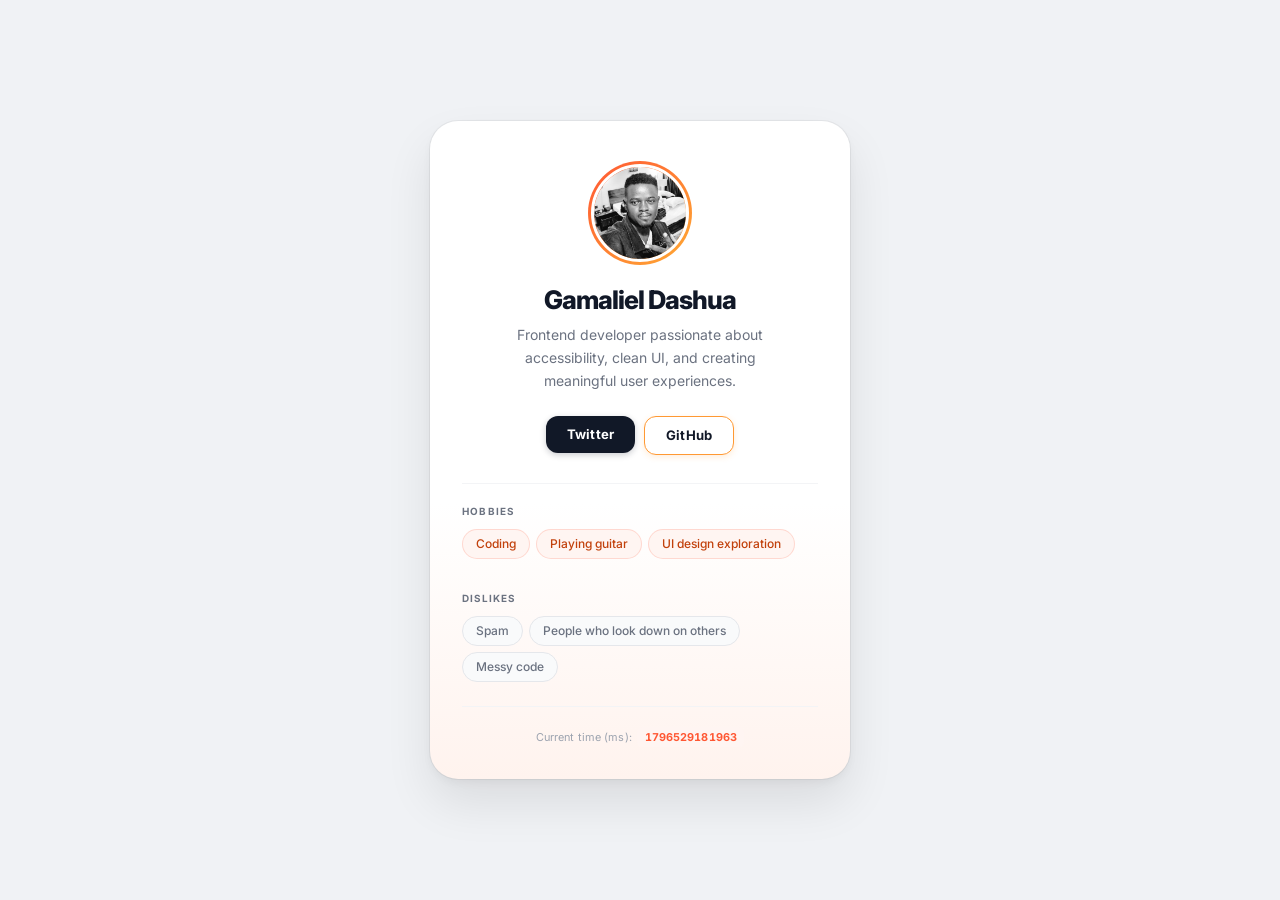
==== commit 6f39efd9: "fix: added some updates" ====
--- a/profile-card/index.html
+++ b/profile-card/index.html
@@ -13,14 +13,6 @@
     <link rel="stylesheet" href="style.css" />
   </head>
   <body>
-    <nav class="main-nav">
-      <ul>
-        <li><a href="index.html" class="active">Home</a></li>
-        <li><a href="about.html">About Me</a></li>
-        <li><a href="contact.html">Contact Us</a></li>
-      </ul>
-    </nav>
-
     <main>
       <article data-testid="test-profile-card">
         <header>
@@ -52,7 +44,7 @@
 
         <nav data-testid="test-user-social-links">
           <ul>
-            <li style="border: none">
+            <li>
               <a
                 href="https://twitter.com/GamalielDashua"
                 target="_blank"
@@ -61,7 +53,7 @@
                 >Twitter</a
               >
             </li>
-            <li style="border: none">
+            <li>
               <a
                 href="https://github.com/Gamey001"
                 target="_blank"
--- a/profile-card/style.css
+++ b/profile-card/style.css
@@ -1,189 +1,262 @@
 @import url("https://fonts.googleapis.com/css2?family=Inter:wght@300;400;500;600;700;800&display=swap");
 
-/* === Global Reset === */
-*,
-*::before,
-*::after {
+/* === Reset === */
+*, *::before, *::after {
   margin: 0;
   padding: 0;
   box-sizing: border-box;
 }
 
-/* === Body === */
+/* === Page === */
 body {
   font-family: "Inter", system-ui, -apple-system, sans-serif;
-  background-color: #f3f4f6;
+  background-color: #f0f2f5;
   min-height: 100vh;
+  display: flex;
+  align-items: center;
+  justify-content: center;
+  padding: 2rem 1rem;
+  color: #111827;
   line-height: 1.5;
+}
+
+main {
+  width: 100%;
+  display: flex;
+  justify-content: center;
+}
+
+/* === Card === */
+article[data-testid="test-profile-card"] {
+  background: #ffffff;
+  background-image: linear-gradient(to top, #fff3ee 0%, #ffffff 42%);
+  border-radius: 28px;
+  box-shadow:
+    0 0 0 1px rgba(0, 0, 0, 0.05),
+    0 4px 8px rgba(0, 0, 0, 0.04),
+    0 24px 48px rgba(0, 0, 0, 0.09);
+  max-width: 420px;
+  width: 100%;
+  padding: 2.5rem 2rem 2rem;
+  text-align: center;
+  position: relative;
+  display: flex;
+  flex-direction: column;
+  align-items: center;
+  transition: box-shadow 0.3s ease, transform 0.3s ease;
+}
+
+article[data-testid="test-profile-card"]:hover {
+  transform: translateY(-4px);
+  box-shadow:
+    0 0 0 1px rgba(0, 0, 0, 0.05),
+    0 8px 16px rgba(0, 0, 0, 0.06),
+    0 32px 64px rgba(0, 0, 0, 0.12);
+}
+
+/* === Visual order: avatar → name → bio → social → hobbies → dislikes → time === */
+figure                                    { order: 1; }
+article > header                          { order: 2; }
+p[data-testid="test-user-bio"]            { order: 3; }
+nav[data-testid="test-user-social-links"] { order: 4; }
+section[data-testid="test-user-hobbies"]  { order: 5; }
+section[data-testid="test-user-dislikes"] { order: 6; }
+article > p:not([data-testid])            { order: 7; }
+
+/* === Avatar — gradient ring === */
+figure {
+  width: 104px;
+  height: 104px;
+  border-radius: 50%;
+  padding: 3px;
+  background: linear-gradient(135deg, #ff5733 0%, #ffaa33 100%);
+  margin-bottom: 1.25rem;
+  display: flex;
+  align-items: center;
+  justify-content: center;
+  flex-shrink: 0;
+}
+
+img[data-testid="test-user-avatar"] {
+  width: 100%;
+  height: 100%;
+  border-radius: 50%;
+  object-fit: cover;
+  border: 3px solid #fff;
+  display: block;
+}
+
+/* === Name === */
+article > header {
+  margin-bottom: 0.5rem;
+  width: 100%;
+}
+
+h2[data-testid="test-user-name"] {
+  font-size: 1.6rem;
+  font-weight: 800;
   color: #111827;
-  display: flex;
-  flex-direction: column;
-  align-items: center;
-  padding: 1rem 0;
-}
-
-/* === Navigation === */
-.main-nav {
-  background: #fff;
-  width: 100%;
-  border-bottom: 1px solid #e5e7eb;
-  text-align: center;
-  padding: 0.75rem 0;
-  box-shadow: 0 2px 10px rgba(0, 0, 0, 0.03);
-  position: sticky;
-  top: 0;
-  z-index: 100;
-}
-
-.main-nav ul {
+  letter-spacing: -0.04em;
+  line-height: 1.15;
+}
+
+/* === Bio === */
+p[data-testid="test-user-bio"] {
+  font-size: 0.875rem;
+  color: #6b7280;
+  line-height: 1.65;
+  max-width: 300px;
+  margin-bottom: 1.5rem;
+}
+
+/* === Social Links === */
+nav[data-testid="test-user-social-links"] {
+  margin-bottom: 1.75rem;
+  width: 100%;
+}
+
+nav[data-testid="test-user-social-links"] ul {
   list-style: none;
   display: flex;
-  justify-content: center;
-  gap: 1rem;
+  gap: 0.6rem;
+  justify-content: center;
   padding: 0;
   margin: 0;
 }
 
-.main-nav a {
-  text-decoration: none;
-  color: #6b7280;
-  font-weight: 600;
-  font-size: 0.85rem;
-  padding: 0.4rem 0.9rem;
-  border-radius: 2rem;
-  transition: all 0.3s ease;
-}
-
-.main-nav a:hover,
-.main-nav a.active {
-  color: #ff5733;
-  background: #fff5f2;
-}
-
-/* === Profile Card Container === */
-article[data-testid="test-profile-card"] {
-  /* ✅ Bottom-to-top gradient applied to the ENTIRE card */
-  background: linear-gradient(to top, #fff0e8 0%, #ffffff 40%);
-  margin: 1.5rem auto;
-  padding: 1.5rem;
-  border-radius: 24px;
-  box-shadow: 0 10px 30px rgba(0, 0, 0, 0.08), 0 2px 10px rgba(0, 0, 0, 0.04);
-  max-width: 480px;
-  width: 90%;
-  text-align: center;
-  position: relative;
-  transition: transform 0.3s ease;
-}
-
-article[data-testid="test-profile-card"]:hover {
-  transform: translateY(-3px);
-}
-
-/* === Avatar & Blobs === */
-figure {
-  position: relative;
-  width: 110px;
-  height: 110px;
-  margin: 0 auto 1rem auto;
-  display: flex;
-  align-items: center;
-  justify-content: center;
-}
-
-figure::before {
-  content: "";
-  position: absolute;
-  top: -10px;
-  left: -15px;
-  width: 80px;
-  height: 80px;
-  background: linear-gradient(135deg, #ff5733, #ff9933);
-  border-radius: 40% 60% 70% 30% / 40% 50% 60% 50%;
-  z-index: 0;
-  animation: blobFloat 6s ease-in-out infinite alternate;
-}
-
-figure::after {
-  content: "";
-  position: absolute;
-  bottom: -8px;
-  right: -12px;
-  width: 60px;
-  height: 60px;
-  background: linear-gradient(135deg, #ff3300, #ff6600);
-  border-radius: 60% 40% 30% 70% / 60% 30% 70% 40%;
-  z-index: 0;
-  animation: blobFloat 6s ease-in-out infinite alternate-reverse;
-}
-
-@keyframes blobFloat {
-  0% {
-    transform: scale(1) rotate(0deg);
-  }
-  100% {
-    transform: scale(1.05) rotate(5deg);
-  }
-}
-
-img[data-testid="test-user-avatar"] {
-  width: 95px;
-  height: 95px;
-  border-radius: 50%;
-  object-fit: cover;
-  position: relative;
-  z-index: 2;
-  border: 3px solid #fff;
-  box-shadow: 0 4px 12px rgba(0, 0, 0, 0.12);
-}
-
-/* === Name Header === */
-article[data-testid="test-profile-card"] > header {
-  margin-bottom: 0;
-}
-
-h2[data-testid="test-user-name"] {
-  font-size: 1.5rem;
-  font-weight: 800;
-  color: #111827;
-  letter-spacing: -0.03em;
-  line-height: 1.2;
-  margin-bottom: 0;
-}
-
-/* ✅ Simplified role text: just bold with proper spacing */
-article[data-testid="test-profile-card"] > header::after {
-  content: "Software Developer";
-  display: block;
-  font-size: 0.95rem;
-  font-weight: 700;
-  color: #374151;
-  margin: 0.6rem 0 1.2rem 0; /* Creates clear space above and below */
+nav[data-testid="test-user-social-links"] li {
   background: none;
   border: none;
+  border-left: none;
   padding: 0;
-  border-radius: 0;
-  text-transform: none;
+  margin: 0;
+}
+
+nav[data-testid="test-user-social-links"] a {
+  display: inline-flex;
+  align-items: center;
+  justify-content: center;
+  padding: 0.55rem 1.3rem;
+  border-radius: 12px;
+  font-size: 0.82rem;
+  font-weight: 700;
+  text-decoration: none;
   letter-spacing: 0.01em;
-}
-
-/* === Bio === */
-p[data-testid="test-user-bio"] {
-  font-size: 0.85rem;
-  color: #4b5563;
-  line-height: 1.5;
-  margin: 0 auto 1rem auto;
-  max-width: 340px;
-}
-
-/* === Time === */
-article[data-testid="test-profile-card"] > p:not([data-testid]) {
-  font-size: 0.7rem;
+  transition: transform 0.18s ease, box-shadow 0.18s ease, background 0.18s ease;
+}
+
+a[data-testid="test-user-social-twitter"] {
+  background: #111827;
+  color: #fff;
+  box-shadow: 0 2px 6px rgba(17, 24, 39, 0.22);
+}
+
+a[data-testid="test-user-social-twitter"]:hover {
+  background: #1f2937;
+  transform: translateY(-2px);
+  box-shadow: 0 6px 18px rgba(17, 24, 39, 0.28);
+}
+
+a[data-testid="test-user-social-github"] {
+  background: #fff;
+  color: #111827;
+  border: 1.5px solid #ff9933;
+  box-shadow: 0 2px 6px rgba(255, 153, 51, 0.18);
+}
+
+a[data-testid="test-user-social-github"]:hover {
+  background: #fff8f0;
+  transform: translateY(-2px);
+  box-shadow: 0 6px 18px rgba(255, 153, 51, 0.28);
+}
+
+nav[data-testid="test-user-social-links"] a:focus-visible {
+  outline: 2px solid #ff5733;
+  outline-offset: 3px;
+  border-radius: 12px;
+}
+
+/* === Sections === */
+section[data-testid="test-user-hobbies"],
+section[data-testid="test-user-dislikes"] {
+  width: 100%;
+  text-align: left;
+}
+
+section[data-testid="test-user-hobbies"] {
+  padding-top: 1.25rem;
+  border-top: 1px solid #f3f4f6;
+  margin-bottom: 1rem;
+}
+
+section[data-testid="test-user-dislikes"] {
+  padding-top: 1rem;
+  margin-bottom: 0;
+}
+
+/* Section label */
+article section h3 {
+  font-size: 0.62rem;
+  font-weight: 700;
+  text-transform: uppercase;
+  letter-spacing: 0.12em;
+  color: #6b7280;
+  margin-bottom: 0.65rem;
+}
+
+/* Tag lists */
+section[data-testid="test-user-hobbies"] ul,
+section[data-testid="test-user-dislikes"] ul {
+  list-style: none;
+  display: flex;
+  flex-wrap: wrap;
+  gap: 0.4rem;
+  padding: 0;
+  margin: 0;
+}
+
+section[data-testid="test-user-hobbies"] li {
+  background: #fff5f2;
+  color: #c2410c;
+  border: 1px solid rgba(255, 87, 51, 0.18);
+  padding: 0.3rem 0.8rem;
+  border-radius: 99px;
+  font-size: 0.75rem;
+  font-weight: 500;
+  transition: background 0.15s, color 0.15s, border-color 0.15s;
+  cursor: default;
+}
+
+section[data-testid="test-user-hobbies"] li:hover {
+  background: #ff5733;
+  color: #fff;
+  border-color: #ff5733;
+}
+
+section[data-testid="test-user-dislikes"] li {
+  background: #f9fafb;
+  color: #6b7280;
+  border: 1px solid #e5e7eb;
+  padding: 0.3rem 0.8rem;
+  border-radius: 99px;
+  font-size: 0.75rem;
+  font-weight: 500;
+  cursor: default;
+}
+
+/* === Time — metadata at bottom === */
+article > p:not([data-testid]) {
+  margin-top: 1.5rem;
+  padding-top: 1.25rem;
+  border-top: 1px solid #f3f4f6;
+  width: 100%;
+  font-size: 0.68rem;
   color: #9ca3af;
-  margin-bottom: 1rem;
-  display: flex;
-  align-items: center;
-  justify-content: center;
-  gap: 0.3rem;
+  display: flex;
+  align-items: center;
+  justify-content: center;
+  gap: 0.35rem;
+  letter-spacing: 0.01em;
 }
 
 span[data-testid="test-user-time"] {
@@ -191,306 +264,40 @@
   color: #ff5733;
   font-weight: 700;
   background: #fff5f2;
-  padding: 0.1rem 0.35rem;
-  border-radius: 4px;
-  font-size: 0.7rem;
-}
-
-/* === Social Links === */
-nav[data-testid="test-user-social-links"] {
-  margin-bottom: 1rem;
-  padding-top: 0;
-  border-top: none;
-  display: flex;
-  justify-content: center;
-  gap: 0.5rem;
-}
-
-nav[data-testid="test-user-social-links"] ul {
-  list-style: none;
-  display: flex;
-  gap: 0.5rem;
-  padding: 0;
-  margin: 0;
-}
-
-nav[data-testid="test-user-social-links"] li {
-  margin: 0;
-}
-
-nav[data-testid="test-user-social-links"] a {
-  display: inline-flex;
-  align-items: center;
-  justify-content: center;
-  padding: 0.5rem 1rem;
-  border-radius: 10px;
-  font-size: 0.8rem;
-  font-weight: 700;
-  text-decoration: none;
-  transition: all 0.2s ease;
-  min-width: 90px;
-  position: relative;
-  border: none; /* ✅ Removed borders as requested */
-}
-
-/* Link 1: Solid Black */
-a[data-testid="test-user-social-twitter"] {
-  background: #111827;
-  color: #fff;
-}
-
-a[data-testid="test-user-social-twitter"]:hover {
-  background: #374151;
-  transform: translateY(-2px);
-}
-
-/* Link 2: Clean outlined style */
-a[data-testid="test-user-social-github"] {
-  background: #fff;
-  color: #111827;
-  border: 1.5px solid #e5e7eb;
-}
-
-a[data-testid="test-user-social-github"]:hover {
-  background: #fff5f2;
-  /* border-color: #ff9933; */
-  transform: translateY(-2px);
-}
-
-/* === Section Labels === */
-article[data-testid="test-profile-card"] section h3 {
-  font-size: 0.65rem;
-  font-weight: 700;
-  text-transform: uppercase;
-  letter-spacing: 0.1em;
-  color: #9ca3af;
-  margin-bottom: 0.5rem;
-  text-align: left;
-}
-
-/* === Hobby / Dislike Tag Lists === */
-section[data-testid="test-user-hobbies"],
-section[data-testid="test-user-dislikes"] {
-  margin-bottom: 0.75rem;
-  text-align: left;
-}
-
-section[data-testid="test-user-hobbies"] ul,
-section[data-testid="test-user-dislikes"] ul {
-  list-style: none;
-  display: flex;
-  flex-wrap: wrap;
-  gap: 0.4rem;
-  padding: 0;
-  margin: 0;
-}
-
-section[data-testid="test-user-hobbies"] li,
-section[data-testid="test-user-dislikes"] li {
-  background: #f3f4f6;
-  color: #374151;
-  border: 1px solid #e5e7eb;
-  padding: 0.25rem 0.65rem;
-  border-radius: 2rem;
-  font-size: 0.75rem;
-  font-weight: 500;
-  margin-bottom: 0;
-  transition: background 0.2s;
-}
-
-section[data-testid="test-user-hobbies"] li:hover {
-  background: #fff5f2;
-  border-color: #ff5733;
-  color: #ff5733;
-}
-
-/* === Global list items (about page etc.) === */
-ul li {
-  background: #f3f4f6;
-  border-left: 3px solid #ff5733;
-  padding: 0.45rem 0.7rem;
-  border-radius: 0.5rem;
-  margin-bottom: 0.35rem;
-  color: #374151;
-  font-size: 0.9rem;
-}
-
-/* === About page heading sizes === */
-.content-wrapper h3 {
-  font-size: 0.95rem;
-  font-weight: 600;
-  color: #111827;
-  margin-bottom: 0.4rem;
-}
-
-/* === Headings === */
-h2 {
-  color: #111827;
-  font-size: 1.4rem;
-  font-weight: 800;
-  letter-spacing: -0.02em;
-  margin-bottom: 0.6rem;
-}
-
-h3 {
-  color: #111827;
-  font-size: 0.95rem;
-  font-weight: 600;
-  margin-bottom: 0.4rem;
-}
-
-/* === Form === */
-form {
-  display: flex;
-  flex-direction: column;
-  gap: 0.75rem;
-}
-
-.form-group {
-  text-align: left;
-}
-
-.form-group label {
-  display: block;
-  font-size: 0.8rem;
-  font-weight: 500;
-  color: #374151;
-  margin-bottom: 0.25rem;
-}
-
-input,
-textarea {
-  width: 100%;
-  padding: 0.6rem 0.85rem;
-  border: 1.5px solid #e5e7eb;
-  border-radius: 10px;
-  font-family: inherit;
-  font-size: 0.9rem;
-  transition: all 0.25s;
-  color: #111827;
-  background: #f9fafb;
-}
-
-input:focus,
-textarea:focus {
-  border-color: #ff5733;
-  outline: none;
-  box-shadow: 0 0 0 3px rgba(255, 87, 51, 0.15);
-  background: #fff;
-}
-
-button {
-  background: #111827;
-  color: #fff;
-  border: none;
-  padding: 0.65rem 1.25rem;
-  border-radius: 10px;
-  font-weight: 700;
-  font-size: 0.9rem;
-  cursor: pointer;
-  transition: all 0.25s;
-  font-family: inherit;
-}
-
-button:hover {
-  background: #374151;
-  transform: translateY(-2px);
-  box-shadow: 0 5px 15px rgba(0, 0, 0, 0.15);
-}
-
-button:focus-visible {
-  outline: 2px solid #ff5733;
-  outline-offset: 2px;
-}
-
-.error {
-  color: #ef4444;
-  font-size: 0.75rem;
-  margin-top: 0.2rem;
-}
-
-.success {
-  color: #10b981;
-  margin-top: 0.4rem;
-  font-size: 0.8rem;
+  padding: 0.12rem 0.45rem;
+  border-radius: 5px;
+  font-size: 0.68rem;
 }
 
 /* === Responsive === */
-@media (max-width: 540px) {
+@media (max-width: 480px) {
   body {
-    padding: 0.5rem 0;
+    padding: 1.5rem 1rem;
+    align-items: flex-start;
   }
 
   article[data-testid="test-profile-card"] {
-    margin: 1rem auto;
-    padding: 1.25rem;
-    width: 95%;
+    padding: 2rem 1.5rem 1.75rem;
+    border-radius: 24px;
+    max-width: 100%;
+  }
+
+  h2[data-testid="test-user-name"] {
+    font-size: 1.45rem;
   }
 
   figure {
-    width: 90px;
-    height: 90px;
-    margin-bottom: 0.75rem;
-  }
-
-  img[data-testid="test-user-avatar"] {
-    width: 80px;
-    height: 80px;
-  }
-
-  figure::before {
-    width: 65px;
-    height: 65px;
-    top: -8px;
-    left: -12px;
-  }
-
-  figure::after {
-    width: 50px;
-    height: 50px;
-    bottom: -6px;
-    right: -10px;
+    width: 92px;
+    height: 92px;
+  }
+}
+
+@media (max-width: 360px) {
+  article[data-testid="test-profile-card"] {
+    padding: 1.75rem 1.25rem 1.5rem;
   }
 
   h2[data-testid="test-user-name"] {
     font-size: 1.35rem;
   }
-
-  nav[data-testid="test-user-social-links"] a {
-    padding: 0.45rem 0.85rem;
-    min-width: 80px;
-    font-size: 0.75rem;
-  }
-
-  nav[data-testid="test-user-social-links"] ul {
-    flex-direction: column;
-    width: 100%;
-    gap: 0.4rem;
-  }
-
-  section[data-testid="test-user-hobbies"] ul,
-  section[data-testid="test-user-dislikes"] ul {
-    gap: 0.3rem;
-  }
-
-  section[data-testid="test-user-hobbies"] li,
-  section[data-testid="test-user-dislikes"] li {
-    padding: 0.2rem 0.55rem;
-    font-size: 0.7rem;
-  }
-}
-
-@media (max-width: 400px) {
-  .main-nav a {
-    padding: 0.35rem 0.65rem;
-    font-size: 0.75rem;
-  }
-
-  article[data-testid="test-profile-card"] {
-    padding: 1rem;
-  }
-
-  h2[data-testid="test-user-name"] {
-    font-size: 1.25rem;
-  }
-}
+}
